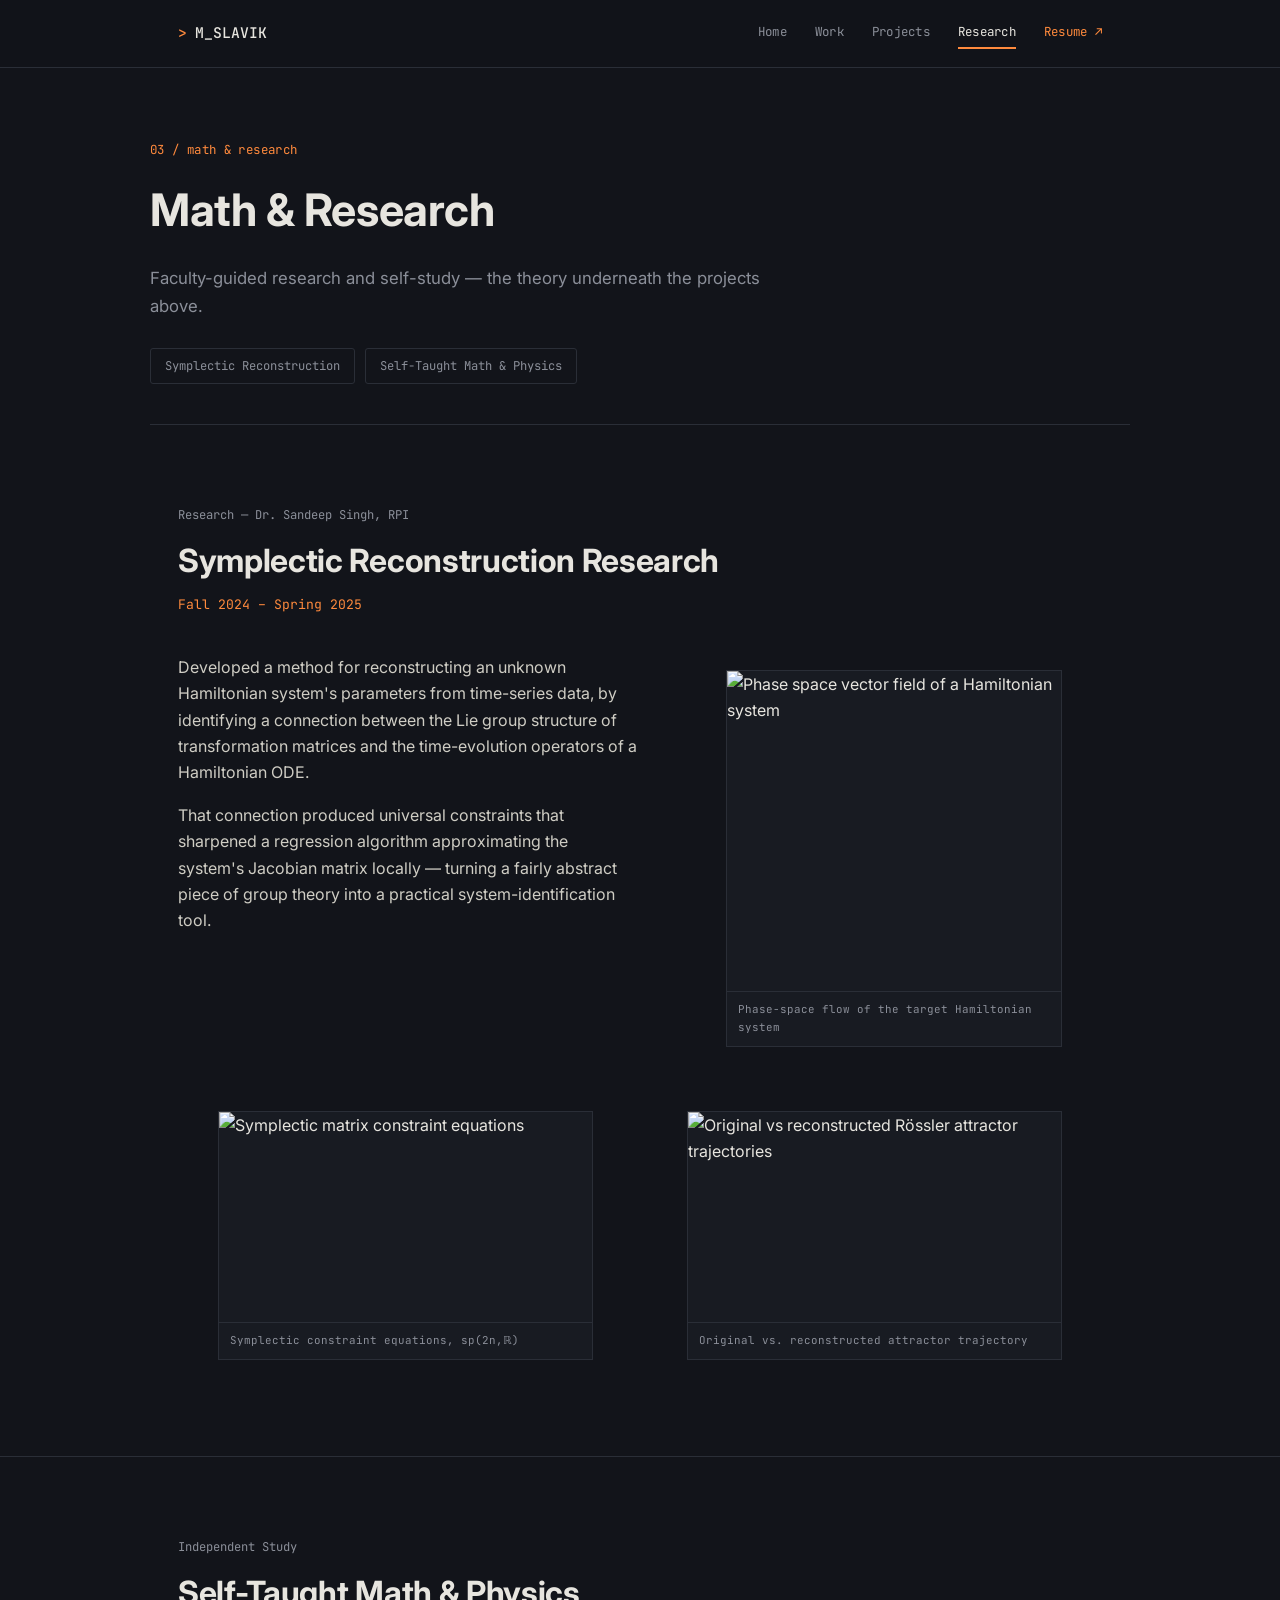
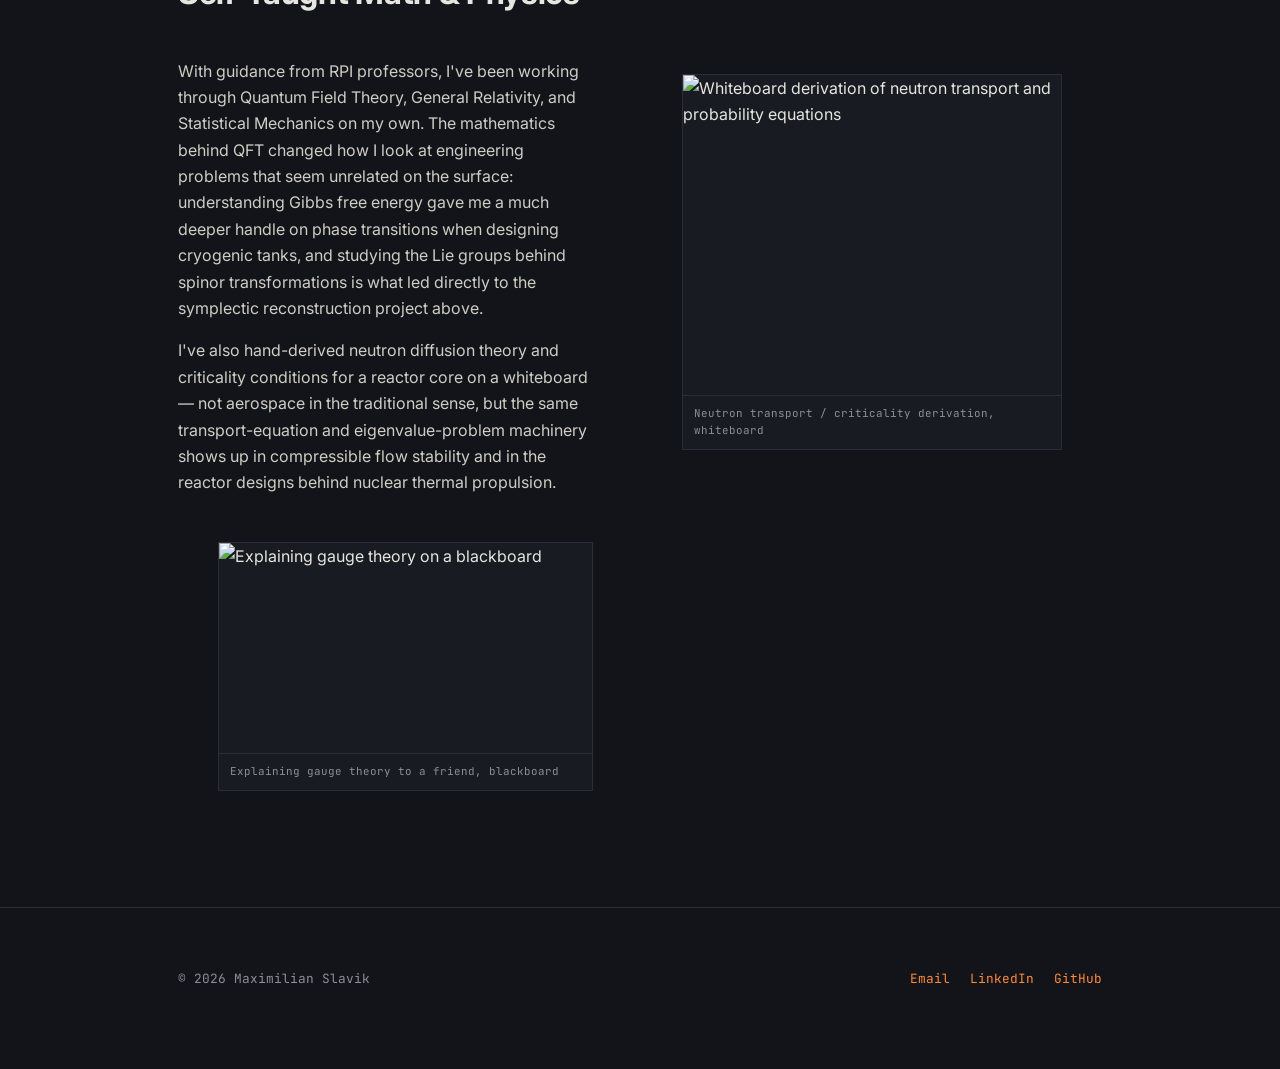
==== math-research.html @ 0a6f0283 "Initial Commit" ====
<!DOCTYPE html>
<html lang="en">
<head>
<meta charset="UTF-8">
<meta name="viewport" content="width=device-width, initial-scale=1.0">
<title>Math &amp; Research — Maximilian Slavik</title>
<link rel="stylesheet" href="styles.css">
</head>
<body>

<header class="site-nav">
  <div class="wrap">
    <div class="brand"><span class="dot">&gt;</span> M_SLAVIK</div>
    <nav class="links">
      <a href="index.html">Home</a>
      <a href="work-experience.html">Work</a>
      <a href="personal-projects.html">Projects</a>
      <a href="math-research.html" class="active">Research</a>
      <a href="resume.pdf" class="resume" target="_blank">Resume ↗</a>
    </nav>
  </div>
</header>

<div class="page-head wrap">
  <span class="kicker mono">03 / math &amp; research</span>
  <h1>Math &amp; Research</h1>
  <p class="lede">Faculty-guided research and self-study — the theory underneath the projects above.</p>
  <div class="jumplist">
    <a href="#symplectic">Symplectic Reconstruction</a>
    <a href="#selftaught">Self-Taught Math &amp; Physics</a>
  </div>
</div>

<section class="project" id="symplectic">
  <div class="wrap">
    <div class="project-head">
      <span class="tag">Research — Dr. Sandeep Singh, RPI</span>
      <h2>Symplectic Reconstruction Research</h2>
      <div class="role">Fall 2024 – Spring 2025</div>
    </div>

    <div class="split reverse">
      <div class="figure-col">
        <figure class="figure tall">
          <img src="images/symplectic-vectorfield.png" alt="Phase space vector field of a Hamiltonian system">
          <figcaption>Phase-space flow of the target Hamiltonian system</figcaption>
        </figure>
      </div>
      <div class="project-body">
        <p>Developed a method for reconstructing an unknown Hamiltonian system's parameters from time-series data, by identifying a connection between the Lie group structure of transformation matrices and the time-evolution operators of a Hamiltonian ODE.</p>
        <p>That connection produced universal constraints that sharpened a regression algorithm approximating the system's Jacobian matrix locally — turning a fairly abstract piece of group theory into a practical system-identification tool.</p>
      </div>
    </div>

    <div class="figure-grid cols-2">
      <figure class="figure">
        <img src="images/symplectic-equations.png" alt="Symplectic matrix constraint equations">
        <figcaption>Symplectic constraint equations, sp(2n,ℝ)</figcaption>
      </figure>
      <figure class="figure">
        <img src="images/symplectic-plots.png" alt="Original vs reconstructed Rössler attractor trajectories">
        <figcaption>Original vs. reconstructed attractor trajectory</figcaption>
      </figure>
    </div>
  </div>
</section>

<section class="project" id="selftaught">
  <div class="wrap">
    <div class="project-head">
      <span class="tag">Independent Study</span>
      <h2>Self-Taught Math &amp; Physics</h2>
    </div>

    <div class="split">
      <div class="project-body">
        <p>With guidance from RPI professors, I've been working through Quantum Field Theory, General Relativity, and Statistical Mechanics on my own. The mathematics behind QFT changed how I look at engineering problems that seem unrelated on the surface: understanding Gibbs free energy gave me a much deeper handle on phase transitions when designing cryogenic tanks, and studying the Lie groups behind spinor transformations is what led directly to the symplectic reconstruction project above.</p>
        <p>I've also hand-derived neutron diffusion theory and criticality conditions for a reactor core on a whiteboard — not aerospace in the traditional sense, but the same transport-equation and eigenvalue-problem machinery shows up in compressible flow stability and in the reactor designs behind nuclear thermal propulsion.</p>
      </div>
      <figure class="figure tall">
        <img src="images/selftaught-whiteboard.jpg" alt="Whiteboard derivation of neutron transport and probability equations">
        <figcaption>Neutron transport / criticality derivation, whiteboard</figcaption>
      </figure>
    </div>

    <div class="figure-grid cols-2" style="margin-top:14px;">
      <figure class="figure">
        <img src="images/selftaught-blackboard.jpg" alt="Explaining gauge theory on a blackboard">
        <figcaption>Explaining gauge theory to a friend, blackboard</figcaption>
      </figure>
    </div>
  </div>
</section>

<footer>
  <div class="wrap">
    <span class="mono">© 2026 Maximilian Slavik</span>
    <div class="contact-row">
      <a href="mailto:youremail@example.com">Email</a>
      <a href="#">LinkedIn</a>
      <a href="#">GitHub</a>
    </div>
  </div>
</footer>

</body>
</html>
---- styles.css ----
/* ===================================================================
   Maximilian Slavik — Engineering Portfolio
   Shared stylesheet — used by every page
   =================================================================== */

@import url('https://fonts.googleapis.com/css2?family=JetBrains+Mono:wght@400;500;600&family=Inter:wght@400;500;600;700&display=swap');

:root{
  --bg:       #12141a;
  --panel:    #181b22;
  --line:     #2a2e37;
  --text:     #e7e5df;
  --text-dim: #8b8f99;
  --accent:   #ff8a3d;
  --accent-dim: #8a5330;
}

*{ box-sizing:border-box; }
html{ scroll-behavior:smooth; }
body{
  margin:0;
  background:var(--bg);
  color:var(--text);
  font-family:'Inter', -apple-system, sans-serif;
  line-height:1.65;
  font-size:16px;
}
h1,h2,h3{ font-family:'Inter', sans-serif; font-weight:700; letter-spacing:-0.01em; }
p{ color:var(--text); }
a{ color:var(--accent); text-decoration:none; }
a:hover{ text-decoration:underline; }

.mono{ font-family:'JetBrains Mono', monospace; }

.wrap{ max-width:980px; margin:0 auto; padding:0 28px; }

/* ---------------- Nav ---------------- */
header.site-nav{
  position:sticky; top:0; z-index:50;
  background:rgba(18,20,26,0.92);
  backdrop-filter:blur(8px);
  border-bottom:1px solid var(--line);
}
header.site-nav .wrap{
  display:flex; align-items:center; justify-content:space-between;
  padding:18px 28px;
}
.brand{
  font-family:'JetBrains Mono', monospace;
  font-size:0.92rem; font-weight:500; color:var(--text);
  display:flex; align-items:center; gap:8px;
}
.brand .dot{ color:var(--accent); }
nav.links{ display:flex; gap:28px; }
nav.links a{
  font-family:'JetBrains Mono', monospace;
  font-size:0.78rem; letter-spacing:0.02em;
  color:var(--text-dim);
  padding:4px 0; border-bottom:2px solid transparent;
}
nav.links a:hover{ color:var(--text); text-decoration:none; }
nav.links a.active{ color:var(--text); border-bottom-color:var(--accent); }
nav.links a.resume{ color:var(--accent); }

@media (max-width:700px){
  header.site-nav .wrap{ flex-direction:column; gap:14px; align-items:flex-start; }
  nav.links{ gap:16px; flex-wrap:wrap; }
}

/* ---------------- Generic page header ---------------- */
.page-head{ padding:72px 0 40px; border-bottom:1px solid var(--line); }
.page-head .kicker{
  display:block; font-size:0.78rem; color:var(--accent);
  margin-bottom:14px; letter-spacing:0.03em;
}
.page-head h1{ font-size:clamp(2rem,4.4vw,2.8rem); margin:0 0 14px; }
.page-head p.lede{ color:var(--text-dim); max-width:60ch; font-size:1.05rem; }

/* Jump-to chips under a category page header */
.jumplist{ display:flex; gap:10px; flex-wrap:wrap; margin-top:28px; }
.jumplist a{
  font-family:'JetBrains Mono', monospace; font-size:0.76rem;
  color:var(--text-dim);
  border:1px solid var(--line); padding:7px 14px;
  border-radius:3px;
}
.jumplist a:hover{ color:var(--accent); border-color:var(--accent-dim); text-decoration:none; }

/* ---------------- Project sections ---------------- */
section.project{ padding:80px 0; border-bottom:1px solid var(--line); }
section.project:last-of-type{ border-bottom:none; }

.project-head{ margin-bottom:38px; }
.project-head .tag{
  font-family:'JetBrains Mono', monospace; font-size:0.76rem;
  color:var(--text-dim); display:block; margin-bottom:10px;
}
.project-head h2{ font-size:clamp(1.5rem,3vw,2rem); margin:0 0 6px; }
.project-head .role{ font-family:'JetBrains Mono', monospace; font-size:0.82rem; color:var(--accent); }

.split{ display:grid; grid-template-columns:0.95fr 1.05fr; gap:48px; align-items:start; }
.split.reverse{ grid-template-columns:1.05fr 0.95fr; }
.split.reverse .figure-col{ order:2; }

.project-body p{ margin:0 0 16px; color:#cfcdc4; }
.stat-line{
  font-family:'JetBrains Mono', monospace; font-size:0.82rem;
  color:var(--accent);
  border-left:2px solid var(--accent);
  padding-left:12px; margin:22px 0 0;
}

.figure-grid{ display:grid; gap:14px; margin-top:32px; }
.cols-2{ grid-template-columns:1fr 1fr; }
.cols-3{ grid-template-columns:1fr 1fr 1fr; }
.figure{ border:1px solid var(--line); background:var(--panel); }
.figure img{ display:block; width:100%; height:210px; object-fit:cover; }
.figure.tall img{ height:320px; }
.figure figcaption{
  font-family:'JetBrains Mono', monospace; font-size:0.68rem;
  color:var(--text-dim); padding:9px 11px; border-top:1px solid var(--line);
}

@media (max-width:760px){
  .split, .split.reverse{ grid-template-columns:1fr; }
  .split.reverse .figure-col{ order:0; }
  .cols-2, .cols-3{ grid-template-columns:1fr; }
  section.project{ padding:56px 0; }
}

/* ---------------- Home page ---------------- */
.hero{ padding:64px 0 56px; border-bottom:1px solid var(--line); }
.hero-grid{ display:grid; grid-template-columns:1.1fr 0.9fr; gap:52px; align-items:center; }
.hero .kicker{ font-family:'JetBrains Mono', monospace; font-size:0.8rem; color:var(--accent); display:block; margin-bottom:16px; }
.hero h1{ font-size:clamp(2.2rem,4.6vw,3.2rem); margin:0 0 18px; }
.hero p.lede{ color:var(--text-dim); font-size:1.08rem; max-width:48ch; margin-bottom:26px; }
.btn-row{ display:flex; gap:14px; flex-wrap:wrap; }
.btn{
  font-family:'JetBrains Mono', monospace; font-size:0.85rem;
  padding:11px 20px; border-radius:3px; border:1px solid var(--line);
  color:var(--text);
}
.btn:hover{ border-color:var(--accent); text-decoration:none; }
.btn.primary{ background:var(--accent); color:#12141a; border-color:var(--accent); font-weight:600; }
.btn.primary:hover{ opacity:0.9; }

.photo-strip{ display:grid; grid-template-columns:1fr 1fr; gap:12px; }
.photo-strip .figure img{ height:150px; }
.photo-strip .figure:first-child{ grid-column:span 2; }
.photo-strip .figure:first-child img{ height:260px; }

/* Category index cards on home page */
.cat-grid{ display:grid; grid-template-columns:repeat(3,1fr); gap:20px; padding:64px 0; }
.cat-card{
  border:1px solid var(--line); background:var(--panel);
  padding:28px 24px; border-radius:4px;
}
.cat-card .num{ font-family:'JetBrains Mono', monospace; color:var(--accent-dim); font-size:0.82rem; }
.cat-card h3{ margin:10px 0 10px; font-size:1.2rem; }
.cat-card p{ color:var(--text-dim); font-size:0.92rem; margin:0 0 18px; }
.cat-card a.enter{ font-family:'JetBrains Mono', monospace; font-size:0.8rem; }

@media (max-width:760px){
  .hero-grid{ grid-template-columns:1fr; }
  .cat-grid{ grid-template-columns:1fr; }
}

/* ---------------- Footer ---------------- */
footer{ padding:60px 0 80px; border-top:1px solid var(--line); margin-top:20px; }
footer .wrap{ display:flex; justify-content:space-between; align-items:center; flex-wrap:wrap; gap:16px; }
footer .mono{ font-size:0.8rem; color:var(--text-dim); }
footer .contact-row{ display:flex; gap:20px; }
footer .contact-row a{ font-family:'JetBrains Mono', monospace; font-size:0.8rem; }
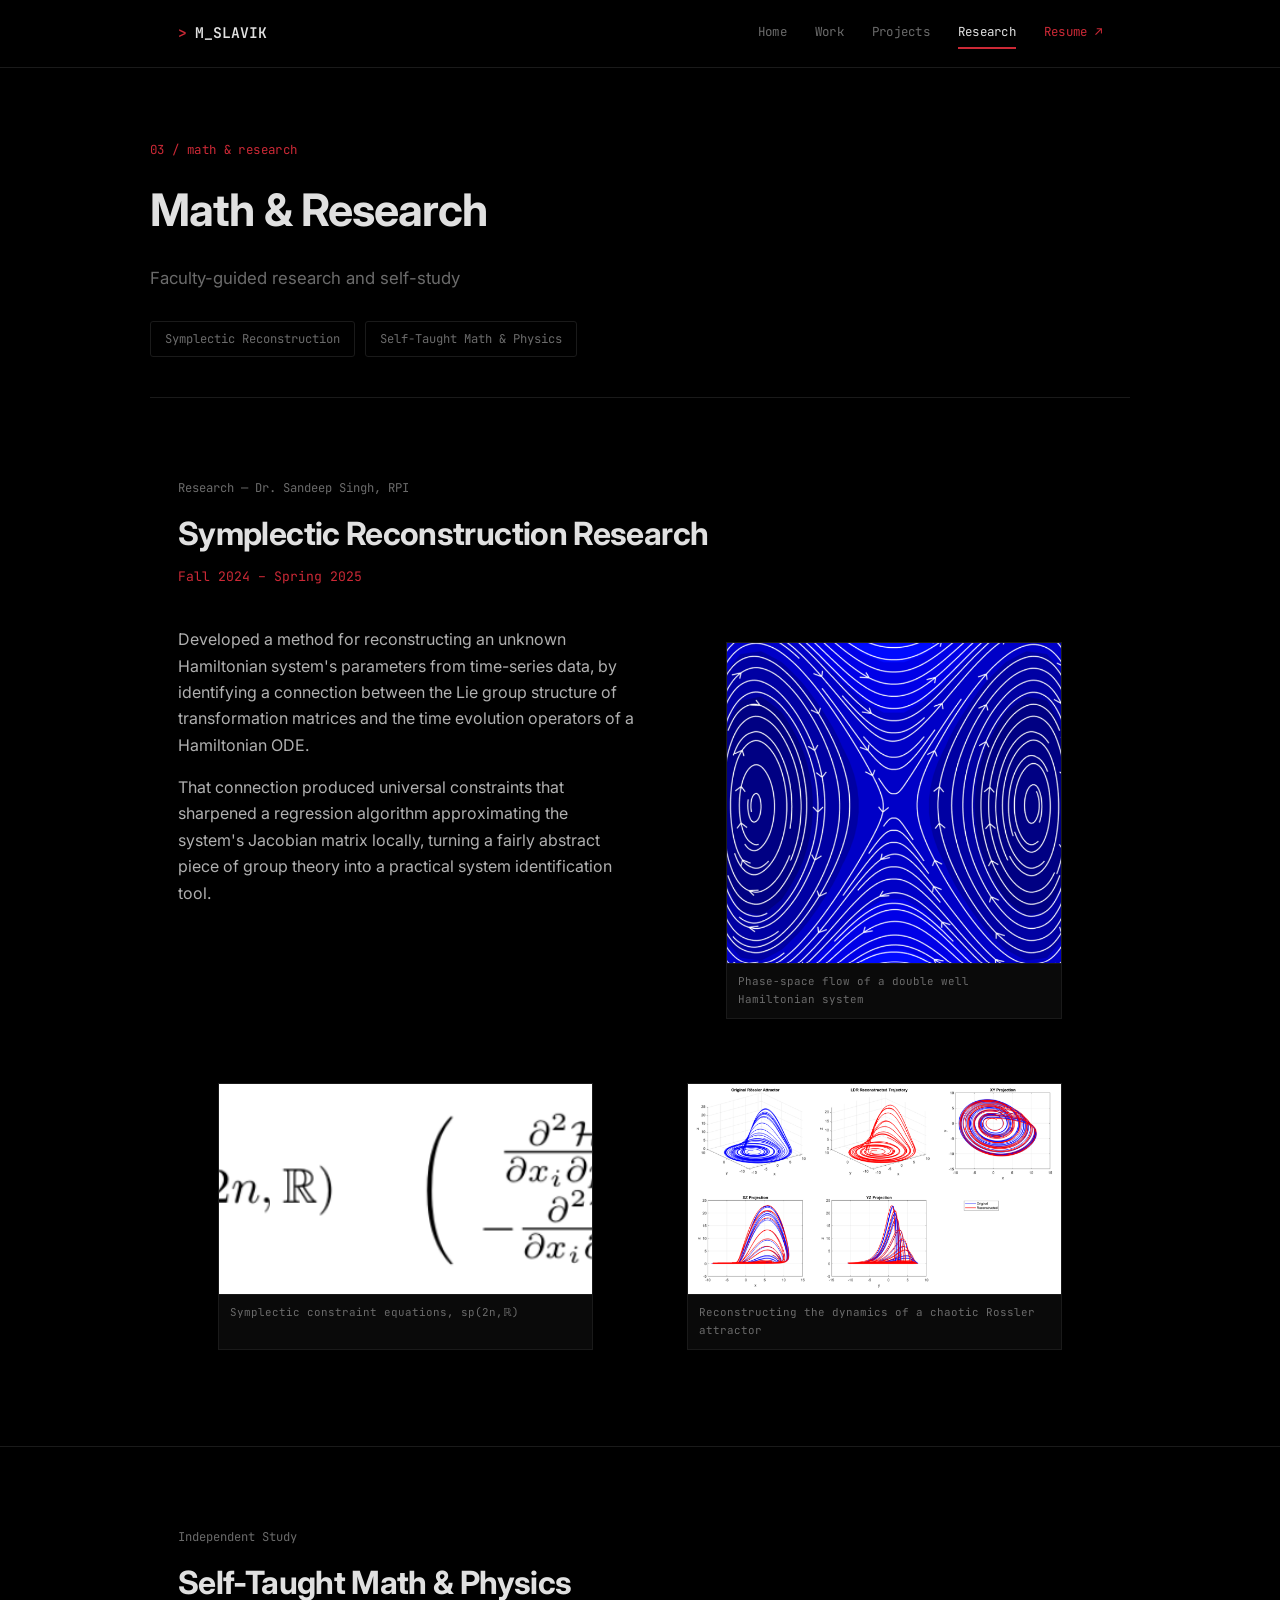
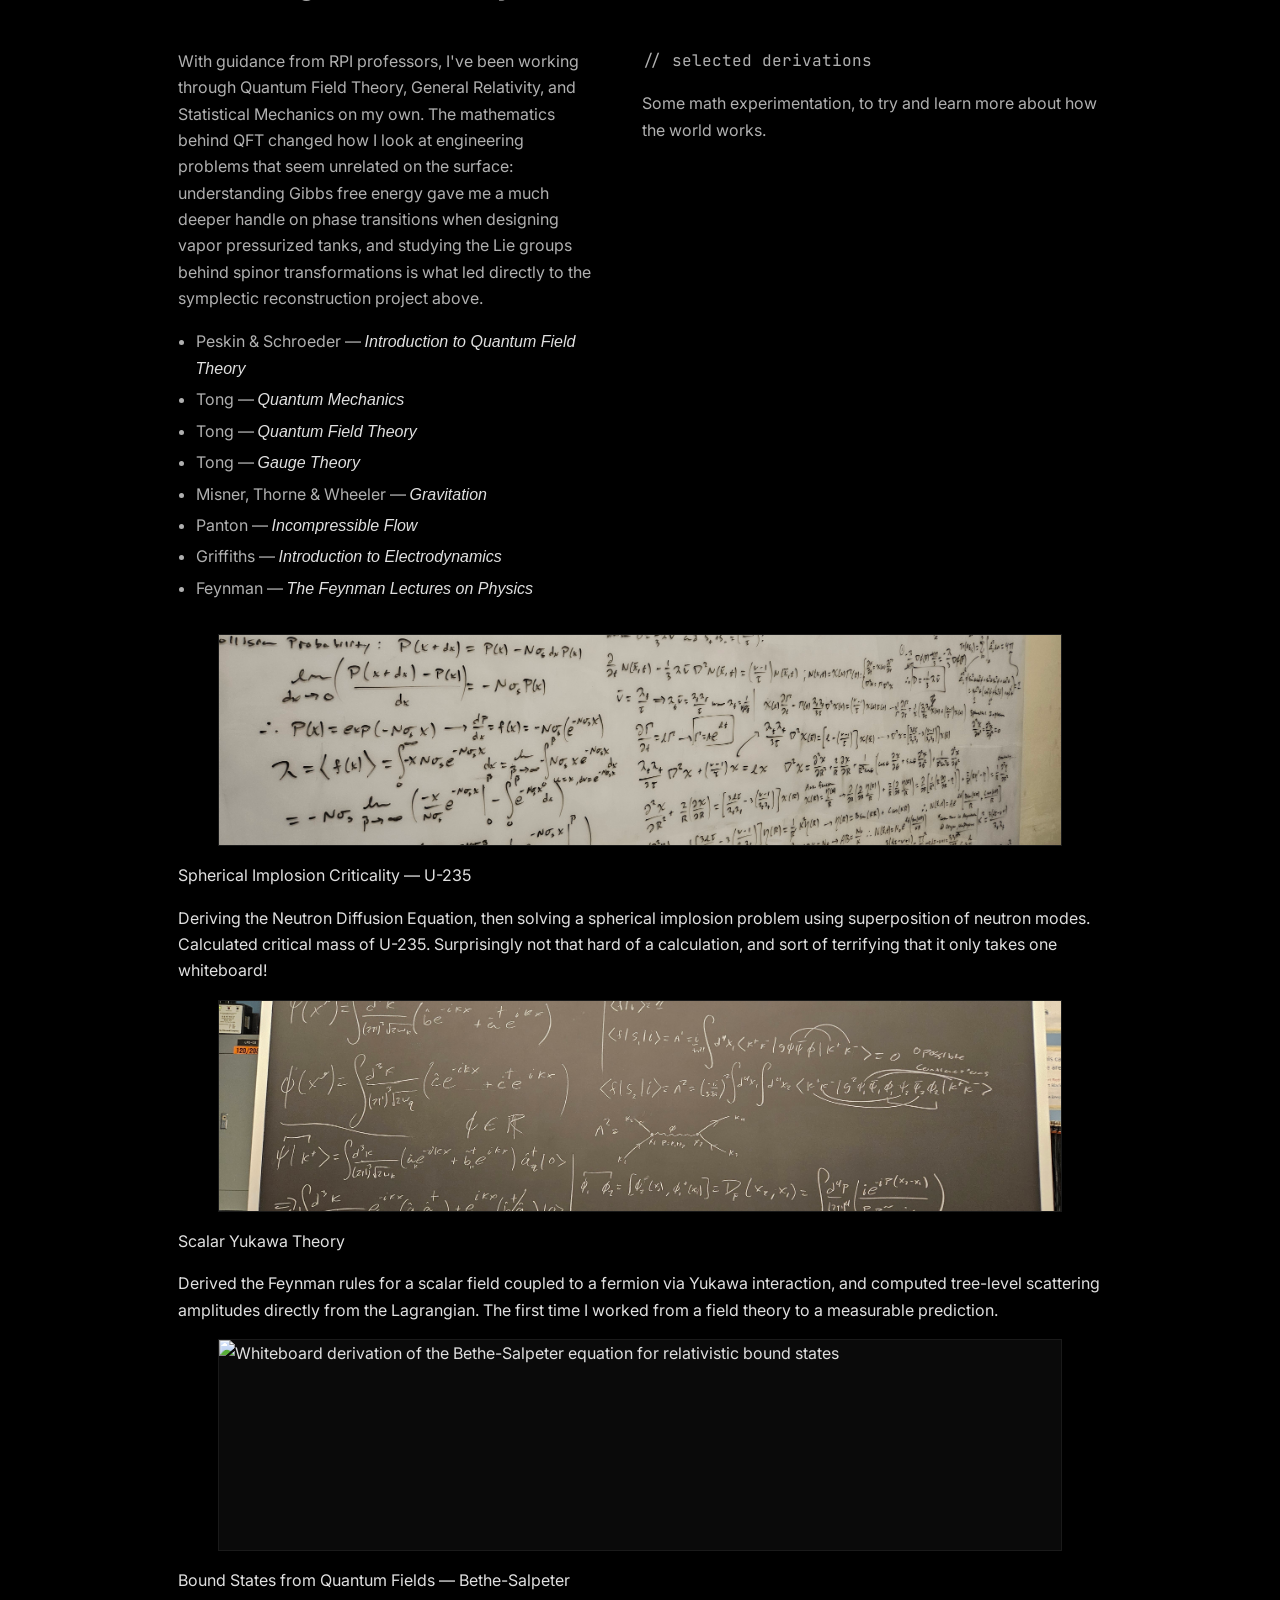
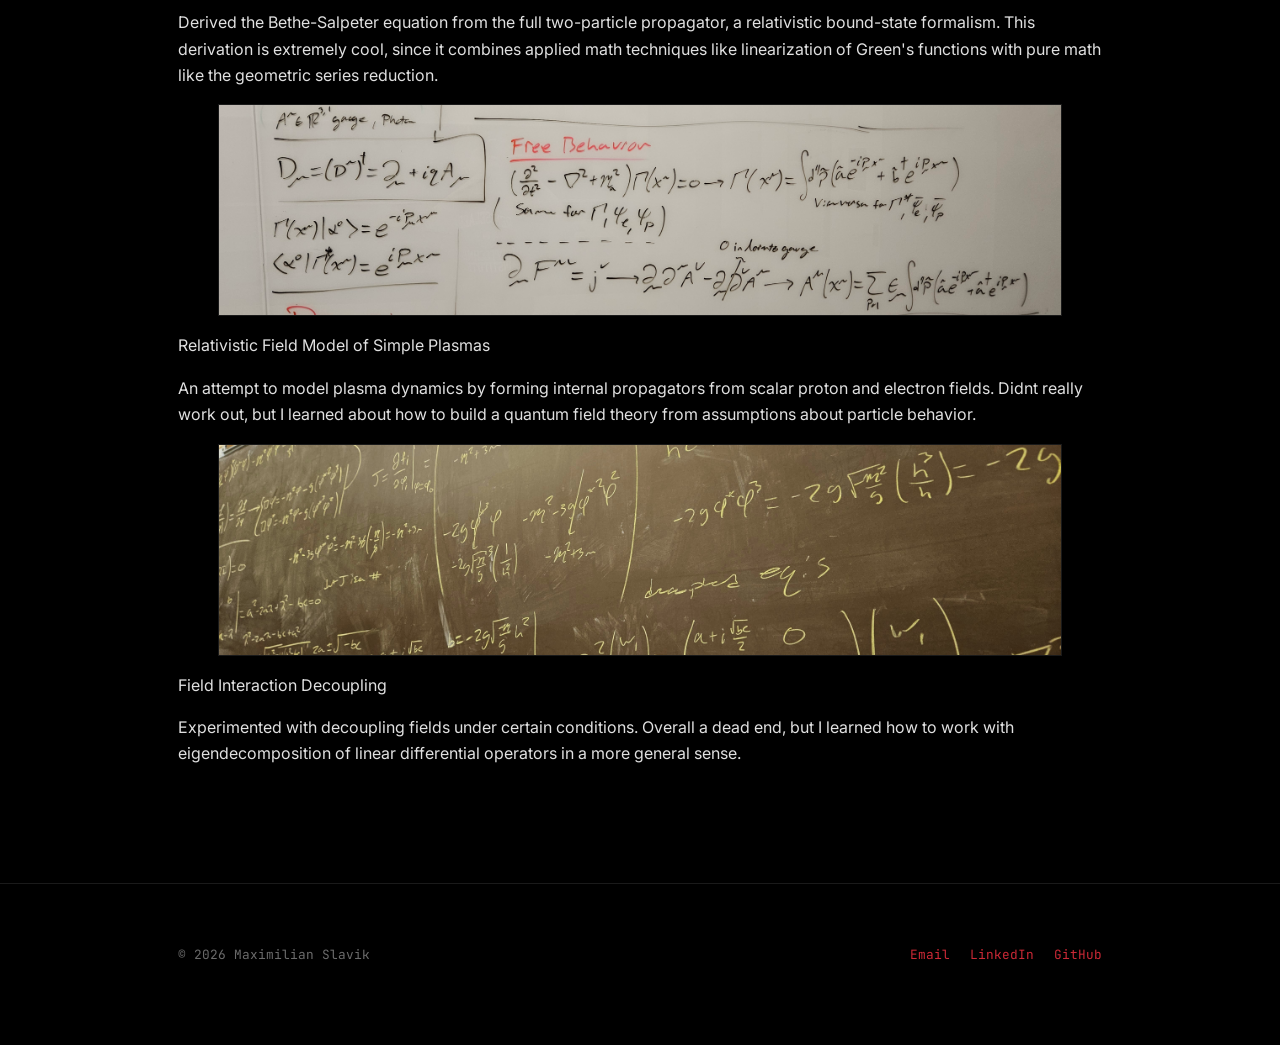
==== commit 218da9f4: "research page" ====
--- a/math-research.html
+++ b/math-research.html
@@ -24,7 +24,7 @@
 <div class="page-head wrap">
   <span class="kicker mono">03 / math &amp; research</span>
   <h1>Math &amp; Research</h1>
-  <p class="lede">Faculty-guided research and self-study — the theory underneath the projects above.</p>
+  <p class="lede">Faculty-guided research and self-study</p>
   <div class="jumplist">
     <a href="#symplectic">Symplectic Reconstruction</a>
     <a href="#selftaught">Self-Taught Math &amp; Physics</a>
@@ -42,24 +42,24 @@
     <div class="split reverse">
       <div class="figure-col">
         <figure class="figure tall">
-          <img src="images/symplectic-vectorfield.png" alt="Phase space vector field of a Hamiltonian system">
-          <figcaption>Phase-space flow of the target Hamiltonian system</figcaption>
+          <img src="images/doublewellphase.png" alt="Phase space vector field of a double well Hamiltonian system">
+          <figcaption>Phase-space flow of a double well Hamiltonian system</figcaption>
         </figure>
       </div>
       <div class="project-body">
-        <p>Developed a method for reconstructing an unknown Hamiltonian system's parameters from time-series data, by identifying a connection between the Lie group structure of transformation matrices and the time-evolution operators of a Hamiltonian ODE.</p>
-        <p>That connection produced universal constraints that sharpened a regression algorithm approximating the system's Jacobian matrix locally — turning a fairly abstract piece of group theory into a practical system-identification tool.</p>
+        <p>Developed a method for reconstructing an unknown Hamiltonian system's parameters from time-series data, by identifying a connection between the Lie group structure of transformation matrices and the time evolution operators of a Hamiltonian ODE.</p>
+        <p>That connection produced universal constraints that sharpened a regression algorithm approximating the system's Jacobian matrix locally, turning a fairly abstract piece of group theory into a practical system identification tool.</p>
       </div>
     </div>
 
     <div class="figure-grid cols-2">
       <figure class="figure">
-        <img src="images/symplectic-equations.png" alt="Symplectic matrix constraint equations">
+        <img src="images/jacobian-symplectic.png" alt="Symplectic matrix constraint equations">
         <figcaption>Symplectic constraint equations, sp(2n,ℝ)</figcaption>
       </figure>
       <figure class="figure">
-        <img src="images/symplectic-plots.png" alt="Original vs reconstructed Rössler attractor trajectories">
-        <figcaption>Original vs. reconstructed attractor trajectory</figcaption>
+        <img src="images/rossler-reconstructed.png" alt="Original vs reconstructed Rössler attractor trajectories">
+        <figcaption>Reconstructing the dynamics of a chaotic Rossler attractor</figcaption>
       </figure>
     </div>
   </div>
@@ -74,20 +74,66 @@
 
     <div class="split">
       <div class="project-body">
-        <p>With guidance from RPI professors, I've been working through Quantum Field Theory, General Relativity, and Statistical Mechanics on my own. The mathematics behind QFT changed how I look at engineering problems that seem unrelated on the surface: understanding Gibbs free energy gave me a much deeper handle on phase transitions when designing cryogenic tanks, and studying the Lie groups behind spinor transformations is what led directly to the symplectic reconstruction project above.</p>
-        <p>I've also hand-derived neutron diffusion theory and criticality conditions for a reactor core on a whiteboard — not aerospace in the traditional sense, but the same transport-equation and eigenvalue-problem machinery shows up in compressible flow stability and in the reactor designs behind nuclear thermal propulsion.</p>
+        <p>With guidance from RPI professors, I've been working through Quantum Field Theory, General Relativity, and Statistical Mechanics on my own. The mathematics behind QFT changed how I look at engineering problems that seem unrelated on the surface: understanding Gibbs free energy gave me a much deeper handle on phase transitions when designing vapor pressurized tanks, and studying the Lie groups behind spinor transformations is what led directly to the symplectic reconstruction project above.</p>
+        <ul class="book-list">
+          <li>Peskin &amp; Schroeder — <em>Introduction to Quantum Field Theory</em></li>
+          <li>Tong — <em>Quantum Mechanics</em></li>
+          <li>Tong — <em>Quantum Field Theory</em></li>
+          <li>Tong — <em>Gauge Theory</em></li>
+          <li>Misner, Thorne &amp; Wheeler — <em>Gravitation</em></li>
+          <li>Panton — <em>Incompressible Flow</em></li>
+          <li>Griffiths — <em>Introduction to Electrodynamics</em></li>
+          <li>Feynman — <em>The Feynman Lectures on Physics</em></li>
+        </ul>
       </div>
-      <figure class="figure tall">
-        <img src="images/selftaught-whiteboard.jpg" alt="Whiteboard derivation of neutron transport and probability equations">
-        <figcaption>Neutron transport / criticality derivation, whiteboard</figcaption>
-      </figure>
+      <div class="project-body">
+        <p class="wb-section-label mono">// selected derivations</p>
+        <p>Some math experimentation, to try and learn more about how the world works.</p>
+      </div>
     </div>
 
-    <div class="figure-grid cols-2" style="margin-top:14px;">
-      <figure class="figure">
-        <img src="images/selftaught-blackboard.jpg" alt="Explaining gauge theory on a blackboard">
-        <figcaption>Explaining gauge theory to a friend, blackboard</figcaption>
-      </figure>
+    <div class="wb-grid">
+
+      <div class="wb-entry">
+        <figure class="figure wb-fig">
+          <img src="images/spherical-implosion.png" alt="Whiteboard derivation of spherical implosion criticality for U-235">
+        </figure>
+        <p class="wb-title">Spherical Implosion Criticality — U-235</p>
+        <p class="wb-desc">Deriving the Neutron Diffusion Equation, then solving a spherical implosion problem using superposition of neutron modes. Calculated critical mass of U-235. Surprisingly not that hard of a calculation, and sort of terrifying that it only takes one whiteboard!</p>
+      </div>
+
+      <div class="wb-entry">
+        <figure class="figure wb-fig">
+          <img src="images/scalar-yukawa-early.png" alt="Whiteboard derivation of Feynman rules for scalar Yukawa theory">
+        </figure>
+        <p class="wb-title">Scalar Yukawa Theory</p>
+        <p class="wb-desc">Derived the Feynman rules for a scalar field coupled to a fermion via Yukawa interaction, and computed tree-level scattering amplitudes directly from the Lagrangian. The first time I worked from a field theory to a measurable prediction.</p>
+      </div>
+
+      <div class="wb-entry">
+        <figure class="figure wb-fig">
+          <img src="images/bethe-salpeter.png" alt="Whiteboard derivation of the Bethe-Salpeter equation for relativistic bound states">
+        </figure>
+        <p class="wb-title">Bound States from Quantum Fields — Bethe-Salpeter</p>
+        <p class="wb-desc">Derived the Bethe-Salpeter equation from the full two-particle propagator, a relativistic bound-state formalism. This derivation is extremely cool, since it combines applied math techniques like linearization of Green's functions with pure math like the geometric series reduction.</p>
+      </div>
+
+      <div class="wb-entry">
+        <figure class="figure wb-fig">
+          <img src="images/plasma-scalar.png" alt="Whiteboard attempt to model plasma dynamics with relativistic field theory">
+        </figure>
+        <p class="wb-title">Relativistic Field Model of Simple Plasmas</p>
+        <p class="wb-desc">An attempt to model plasma dynamics by forming internal propagators from scalar proton and electron fields. Didnt really work out, but I learned about how to build a quantum field theory from assumptions about particle behavior.</p>
+      </div>
+
+      <div class="wb-entry wb-full">
+        <figure class="figure wb-fig">
+          <img src="images/fields-decoupling-yellow.png" alt="Whiteboard derivation of field interaction decoupling conditions">
+        </figure>
+        <p class="wb-title">Field Interaction Decoupling</p>
+        <p class="wb-desc">Experimented with decoupling fields under certain conditions. Overall a dead end, but I learned how to work with eigendecomposition of linear differential operators in a more general sense.</p>
+      </div>
+
     </div>
   </div>
 </section>
@@ -104,4 +150,4 @@
 </footer>
 
 </body>
-</html>
+</html>
--- a/styles.css
+++ b/styles.css
@@ -1,18 +1,15 @@
-/* ===================================================================
-   Maximilian Slavik — Engineering Portfolio
-   Shared stylesheet — used by every page
-   =================================================================== */
+
 
 @import url('https://fonts.googleapis.com/css2?family=JetBrains+Mono:wght@400;500;600&family=Inter:wght@400;500;600;700&display=swap');
 
 :root{
-  --bg:       #12141a;
-  --panel:    #181b22;
-  --line:     #2a2e37;
-  --text:     #e7e5df;
-  --text-dim: #8b8f99;
-  --accent:   #ff8a3d;
-  --accent-dim: #8a5330;
+  --bg:         #000;
+  --panel:      #0a0a0a;
+  --line:       #1a1a1a;
+  --text:       #e0e0e0;
+  --text-dim:   #6b6b6b;
+  --accent:     #cc2936;
+  --accent-dim: #5c1419;
 }
 
 *{ box-sizing:border-box; }
@@ -25,7 +22,7 @@
   line-height:1.65;
   font-size:16px;
 }
-h1,h2,h3{ font-family:'Inter', sans-serif; font-weight:700; letter-spacing:-0.01em; }
+h1,h2,h3{ font-family:'Inter', sans-serif; font-weight:700; letter-spacing:-0.02em; }
 p{ color:var(--text); }
 a{ color:var(--accent); text-decoration:none; }
 a:hover{ text-decoration:underline; }
@@ -37,8 +34,8 @@
 /* ---------------- Nav ---------------- */
 header.site-nav{
   position:sticky; top:0; z-index:50;
-  background:rgba(18,20,26,0.92);
-  backdrop-filter:blur(8px);
+  background:rgba(0,0,0,0.92);
+  backdrop-filter:blur(10px);
   border-bottom:1px solid var(--line);
 }
 header.site-nav .wrap{
@@ -47,7 +44,7 @@
 }
 .brand{
   font-family:'JetBrains Mono', monospace;
-  font-size:0.92rem; font-weight:500; color:var(--text);
+  font-size:0.92rem; font-weight:600; color:var(--text);
   display:flex; align-items:center; gap:8px;
 }
 .brand .dot{ color:var(--accent); }
@@ -57,6 +54,7 @@
   font-size:0.78rem; letter-spacing:0.02em;
   color:var(--text-dim);
   padding:4px 0; border-bottom:2px solid transparent;
+  transition:color 0.2s;
 }
 nav.links a:hover{ color:var(--text); text-decoration:none; }
 nav.links a.active{ color:var(--text); border-bottom-color:var(--accent); }
@@ -83,6 +81,7 @@
   color:var(--text-dim);
   border:1px solid var(--line); padding:7px 14px;
   border-radius:3px;
+  transition:color 0.2s, border-color 0.2s;
 }
 .jumplist a:hover{ color:var(--accent); border-color:var(--accent-dim); text-decoration:none; }
 
@@ -101,8 +100,9 @@
 .split{ display:grid; grid-template-columns:0.95fr 1.05fr; gap:48px; align-items:start; }
 .split.reverse{ grid-template-columns:1.05fr 0.95fr; }
 .split.reverse .figure-col{ order:2; }
+.split.wide-figure{ grid-template-columns:0.75fr 1.25fr; }
 
-.project-body p{ margin:0 0 16px; color:#cfcdc4; }
+.project-body p{ margin:0 0 16px; color:#b0b0b0; }
 .stat-line{
   font-family:'JetBrains Mono', monospace; font-size:0.82rem;
   color:var(--accent);
@@ -116,13 +116,17 @@
 .figure{ border:1px solid var(--line); background:var(--panel); }
 .figure img{ display:block; width:100%; height:210px; object-fit:cover; }
 .figure.tall img{ height:320px; }
+.figure.tall.xl img{ height:460px; }
+
+/* Diagrams/plots — show full image, no cropping */
+.figure.contain img{ object-fit:contain; background:#111; }
 .figure figcaption{
   font-family:'JetBrains Mono', monospace; font-size:0.68rem;
   color:var(--text-dim); padding:9px 11px; border-top:1px solid var(--line);
 }
 
 @media (max-width:760px){
-  .split, .split.reverse{ grid-template-columns:1fr; }
+  .split, .split.reverse, .split.wide-figure{ grid-template-columns:1fr; }
   .split.reverse .figure-col{ order:0; }
   .cols-2, .cols-3{ grid-template-columns:1fr; }
   section.project{ padding:56px 0; }
@@ -139,10 +143,11 @@
   font-family:'JetBrains Mono', monospace; font-size:0.85rem;
   padding:11px 20px; border-radius:3px; border:1px solid var(--line);
   color:var(--text);
+  transition:border-color 0.2s;
 }
 .btn:hover{ border-color:var(--accent); text-decoration:none; }
-.btn.primary{ background:var(--accent); color:#12141a; border-color:var(--accent); font-weight:600; }
-.btn.primary:hover{ opacity:0.9; }
+.btn.primary{ background:var(--accent); color:#fff; border-color:var(--accent); font-weight:600; }
+.btn.primary:hover{ opacity:0.88; }
 
 .photo-strip{ display:grid; grid-template-columns:1fr 1fr; gap:12px; }
 .photo-strip .figure img{ height:150px; }
@@ -154,7 +159,9 @@
 .cat-card{
   border:1px solid var(--line); background:var(--panel);
   padding:28px 24px; border-radius:4px;
+  transition:border-color 0.25s;
 }
+.cat-card:hover{ border-color:var(--accent-dim); }
 .cat-card .num{ font-family:'JetBrains Mono', monospace; color:var(--accent-dim); font-size:0.82rem; }
 .cat-card h3{ margin:10px 0 10px; font-size:1.2rem; }
 .cat-card p{ color:var(--text-dim); font-size:0.92rem; margin:0 0 18px; }
@@ -171,3 +178,11 @@
 footer .mono{ font-size:0.8rem; color:var(--text-dim); }
 footer .contact-row{ display:flex; gap:20px; }
 footer .contact-row a{ font-family:'JetBrains Mono', monospace; font-size:0.8rem; }
+
+
+.book-list{
+  margin:0 0 16px; padding-left:1.1em;
+  color:#b0b0b0; line-height:1.65;
+}
+.book-list li{ margin-bottom:4px; }
+.book-list em{ color:var(--text); font-style:italic; }
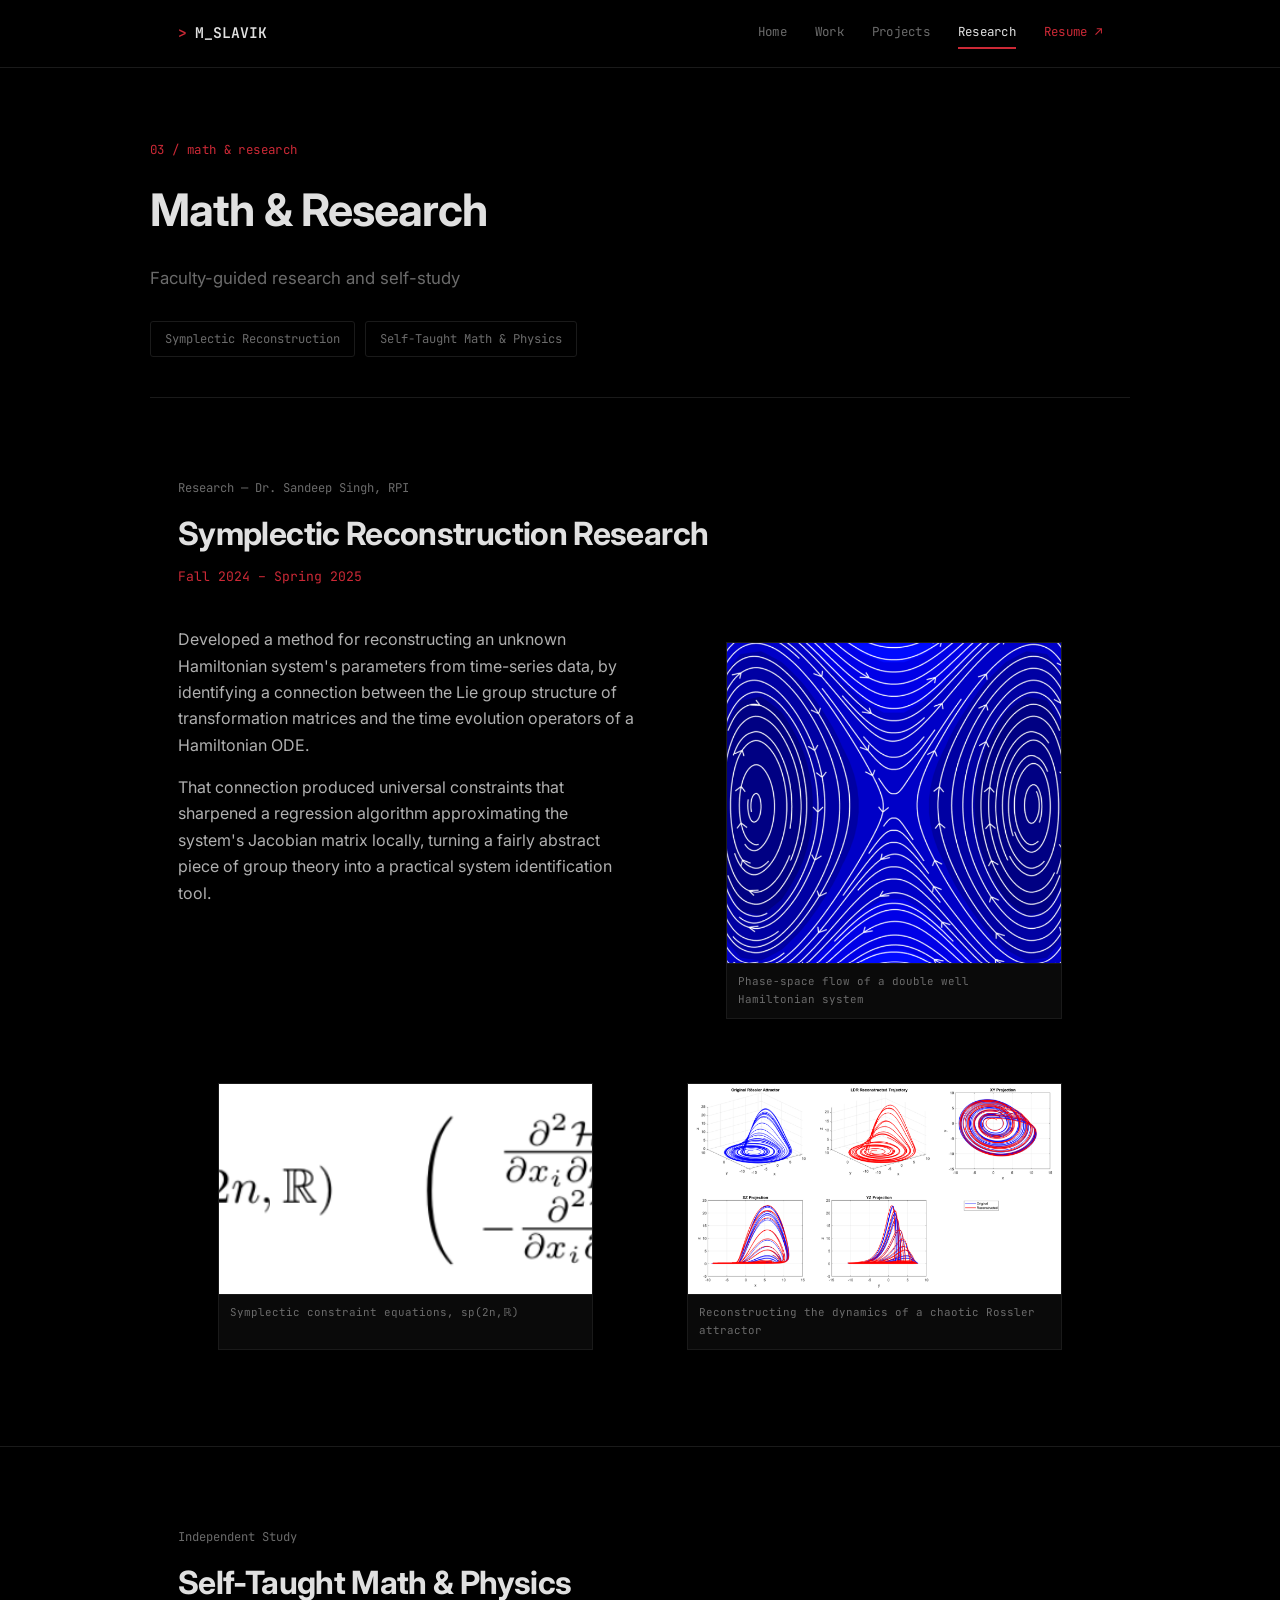
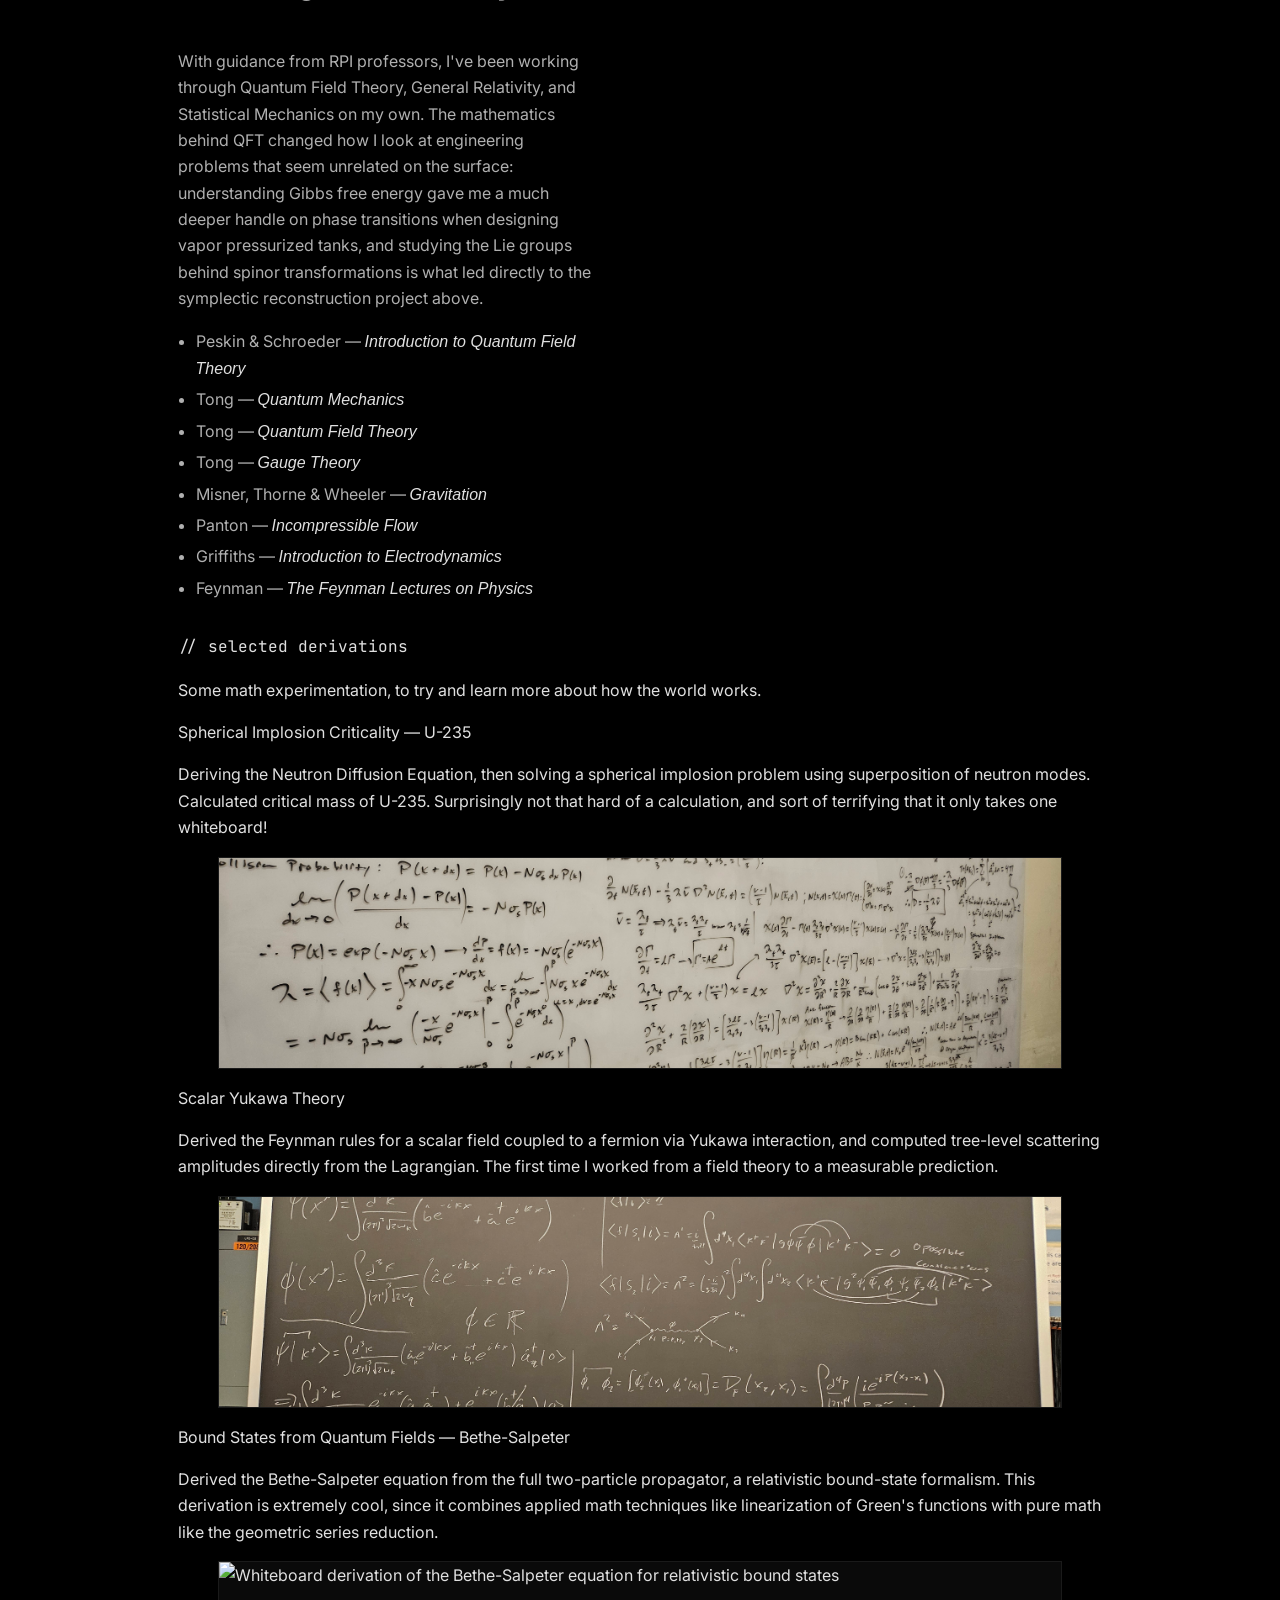
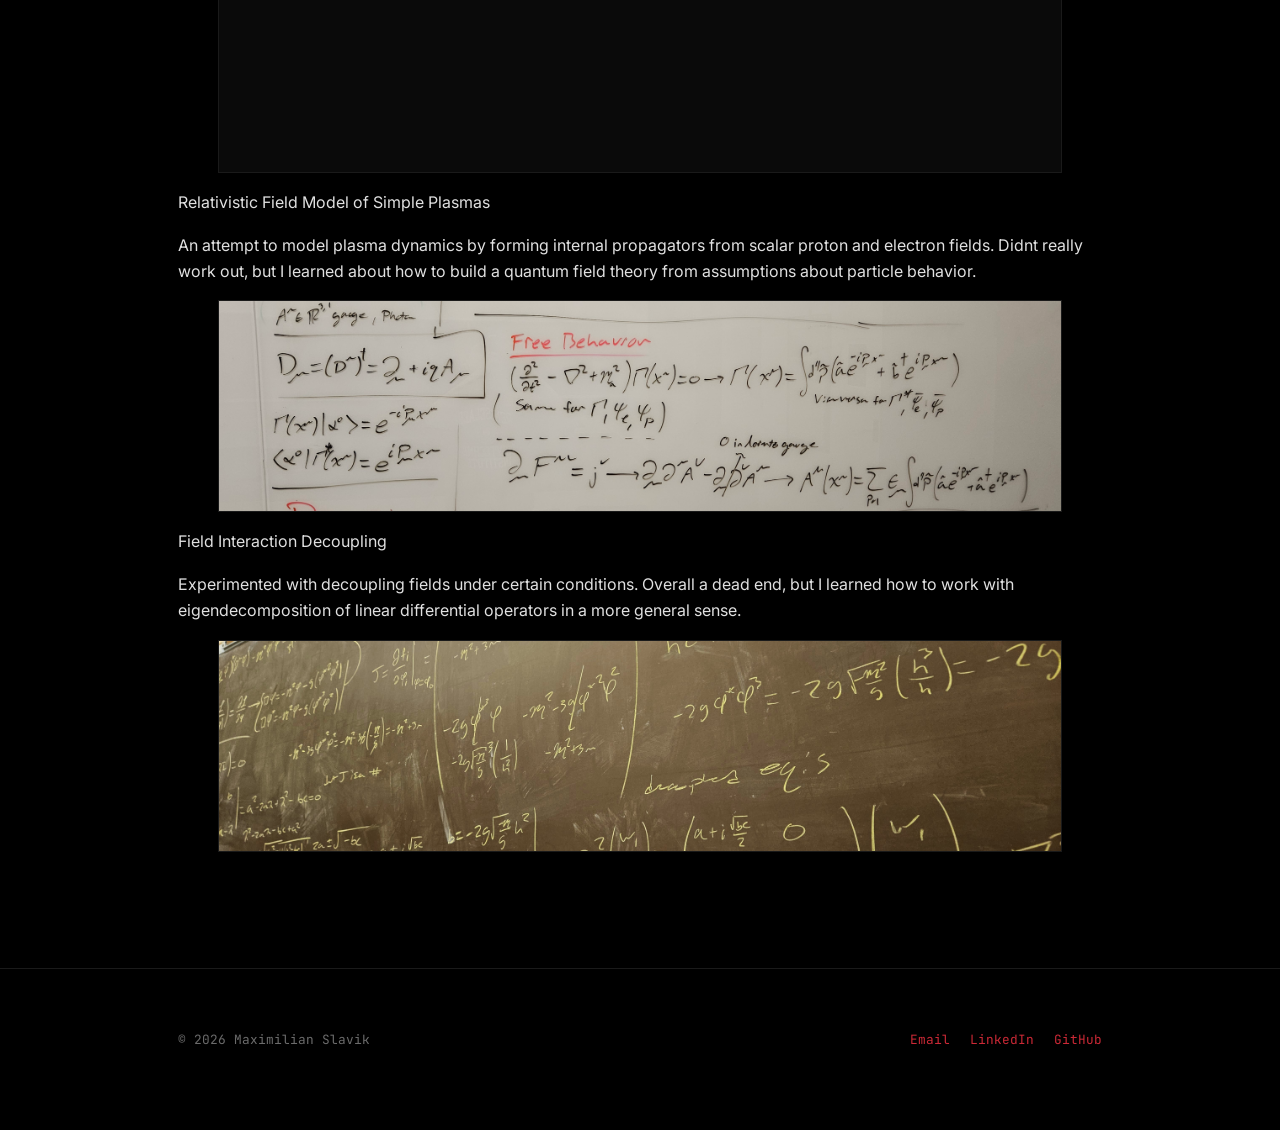
==== commit d724bcff: "bug fixes for research page" ====
--- a/math-research.html
+++ b/math-research.html
@@ -86,52 +86,53 @@
           <li>Feynman — <em>The Feynman Lectures on Physics</em></li>
         </ul>
       </div>
-      <div class="project-body">
-        <p class="wb-section-label mono">// selected derivations</p>
-        <p>Some math experimentation, to try and learn more about how the world works.</p>
-      </div>
+    </div>
+
+    <div class="wb-header">
+      <p class="wb-section-label mono">// selected derivations</p>
+      <p class="wb-section-desc">Some math experimentation, to try and learn more about how the world works.</p>
     </div>
 
     <div class="wb-grid">
 
       <div class="wb-entry">
+        <p class="wb-title">Spherical Implosion Criticality — U-235</p>
+        <p class="wb-desc">Deriving the Neutron Diffusion Equation, then solving a spherical implosion problem using superposition of neutron modes. Calculated critical mass of U-235. Surprisingly not that hard of a calculation, and sort of terrifying that it only takes one whiteboard!</p>
         <figure class="figure wb-fig">
           <img src="images/spherical-implosion.png" alt="Whiteboard derivation of spherical implosion criticality for U-235">
         </figure>
-        <p class="wb-title">Spherical Implosion Criticality — U-235</p>
-        <p class="wb-desc">Deriving the Neutron Diffusion Equation, then solving a spherical implosion problem using superposition of neutron modes. Calculated critical mass of U-235. Surprisingly not that hard of a calculation, and sort of terrifying that it only takes one whiteboard!</p>
       </div>
 
       <div class="wb-entry">
+        <p class="wb-title">Scalar Yukawa Theory</p>
+        <p class="wb-desc">Derived the Feynman rules for a scalar field coupled to a fermion via Yukawa interaction, and computed tree-level scattering amplitudes directly from the Lagrangian. The first time I worked from a field theory to a measurable prediction.</p>
         <figure class="figure wb-fig">
           <img src="images/scalar-yukawa-early.png" alt="Whiteboard derivation of Feynman rules for scalar Yukawa theory">
         </figure>
-        <p class="wb-title">Scalar Yukawa Theory</p>
-        <p class="wb-desc">Derived the Feynman rules for a scalar field coupled to a fermion via Yukawa interaction, and computed tree-level scattering amplitudes directly from the Lagrangian. The first time I worked from a field theory to a measurable prediction.</p>
       </div>
 
       <div class="wb-entry">
+        <p class="wb-title">Bound States from Quantum Fields — Bethe-Salpeter</p>
+        <p class="wb-desc">Derived the Bethe-Salpeter equation from the full two-particle propagator, a relativistic bound-state formalism. This derivation is extremely cool, since it combines applied math techniques like linearization of Green's functions with pure math like the geometric series reduction.</p>
         <figure class="figure wb-fig">
           <img src="images/bethe-salpeter.png" alt="Whiteboard derivation of the Bethe-Salpeter equation for relativistic bound states">
         </figure>
-        <p class="wb-title">Bound States from Quantum Fields — Bethe-Salpeter</p>
-        <p class="wb-desc">Derived the Bethe-Salpeter equation from the full two-particle propagator, a relativistic bound-state formalism. This derivation is extremely cool, since it combines applied math techniques like linearization of Green's functions with pure math like the geometric series reduction.</p>
       </div>
 
       <div class="wb-entry">
+        <p class="wb-title">Relativistic Field Model of Simple Plasmas</p>
+        <p class="wb-desc">An attempt to model plasma dynamics by forming internal propagators from scalar proton and electron fields. Didnt really work out, but I learned about how to build a quantum field theory from assumptions about particle behavior.</p>
         <figure class="figure wb-fig">
           <img src="images/plasma-scalar.png" alt="Whiteboard attempt to model plasma dynamics with relativistic field theory">
         </figure>
-        <p class="wb-title">Relativistic Field Model of Simple Plasmas</p>
-        <p class="wb-desc">An attempt to model plasma dynamics by forming internal propagators from scalar proton and electron fields. Didnt really work out, but I learned about how to build a quantum field theory from assumptions about particle behavior.</p>
       </div>
 
       <div class="wb-entry wb-full">
+        <p class="wb-title">Field Interaction Decoupling</p>
+        <p class="wb-desc">Experimented with decoupling fields under certain conditions. Overall a dead end, but I learned how to work with eigendecomposition of linear differential operators in a more general sense.</p>
         <figure class="figure wb-fig">
           <img src="images/fields-decoupling-yellow.png" alt="Whiteboard derivation of field interaction decoupling conditions">
         </figure>
-        <p class="wb-title">Field Interaction Decoupling</p>
-        <p class="wb-desc">Experimented with decoupling fields under certain conditions. Overall a dead end, but I learned how to work with eigendecomposition of linear differential operators in a more general sense.</p>
       </div>
 
     </div>
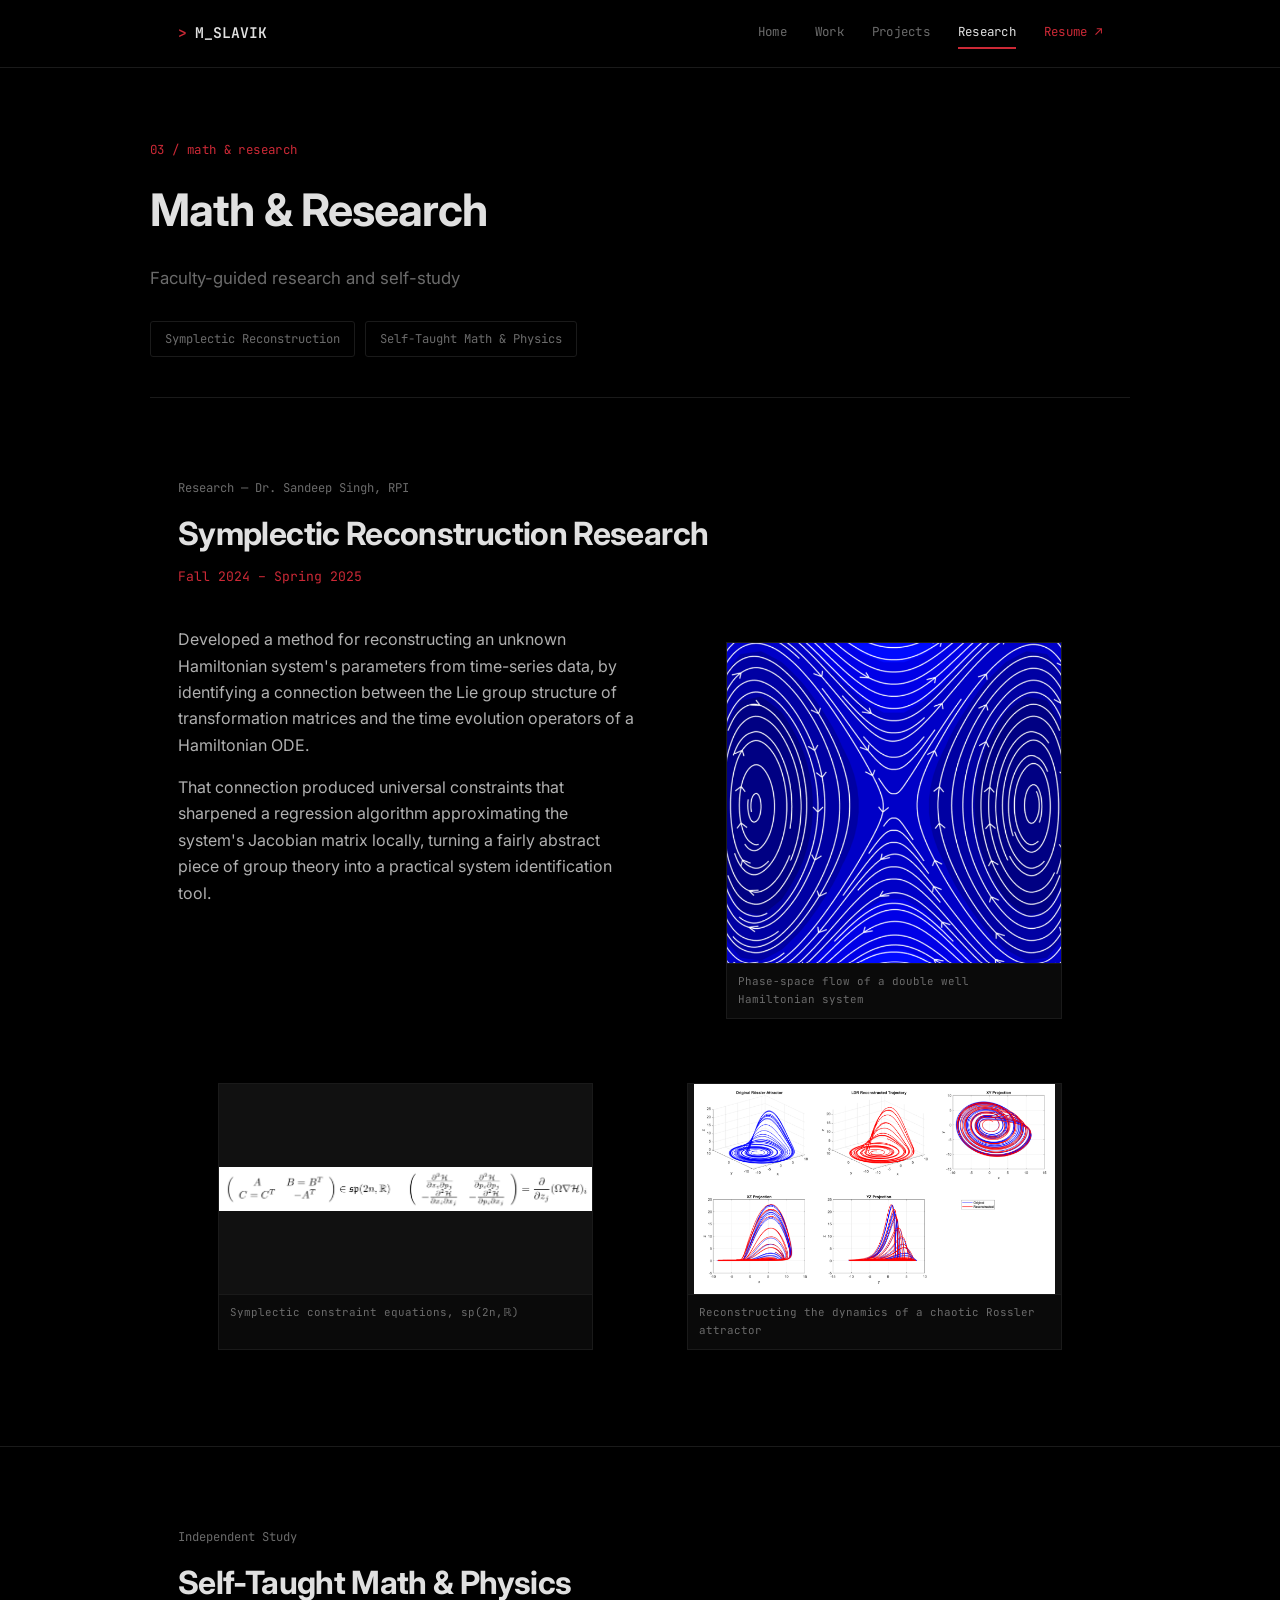
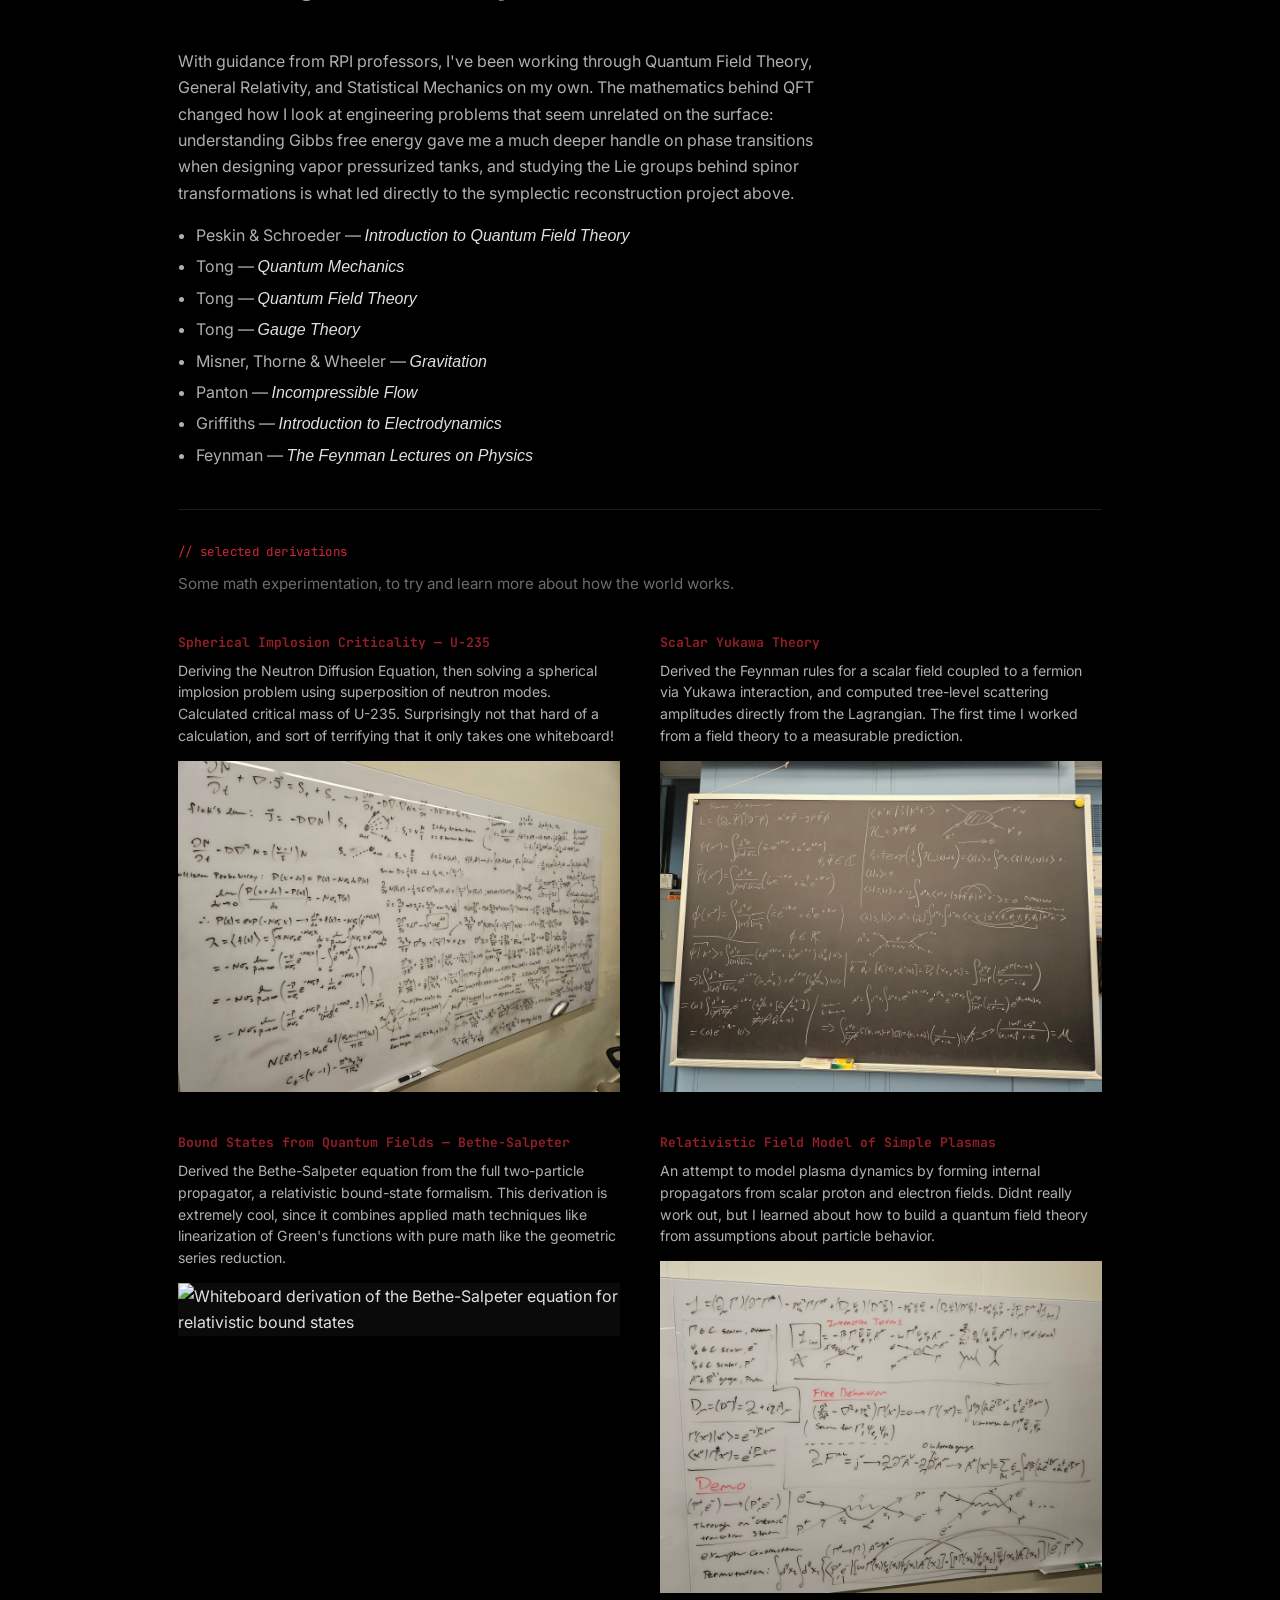
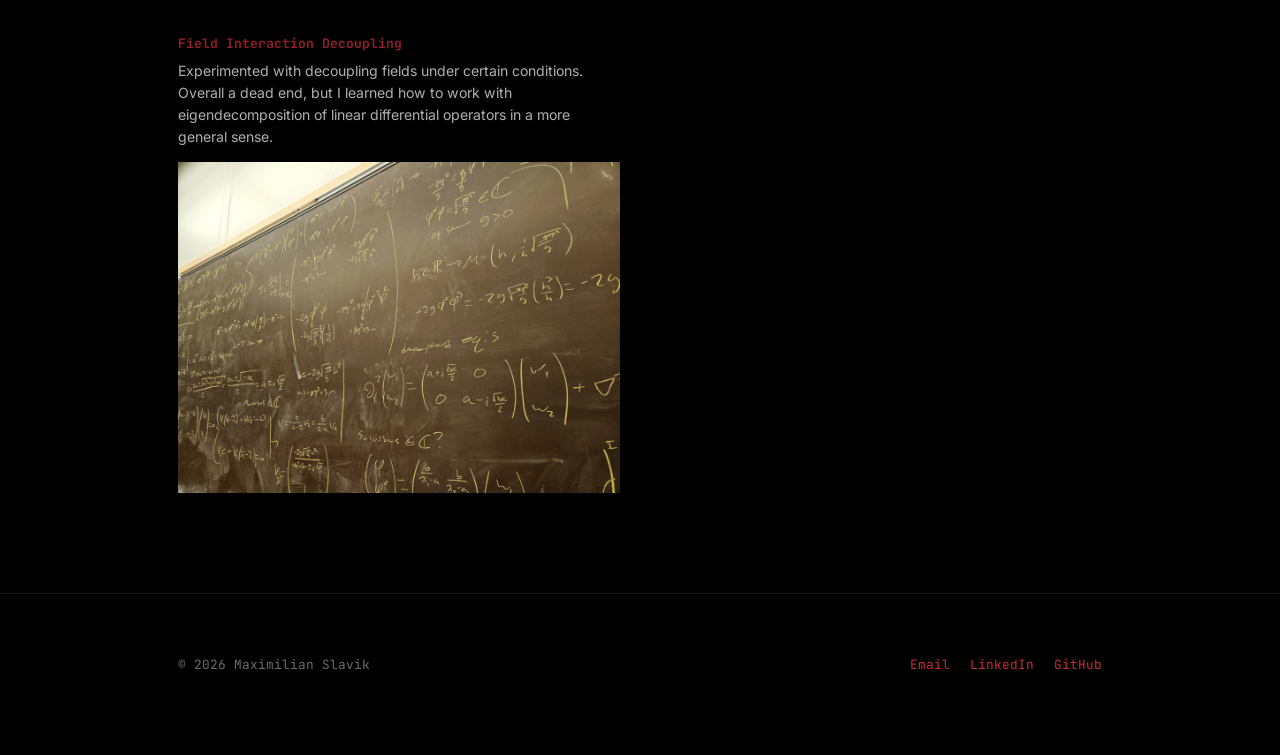
==== commit 4cef273e: "style update" ====
--- a/math-research.html
+++ b/math-research.html
@@ -53,11 +53,11 @@
     </div>
 
     <div class="figure-grid cols-2">
-      <figure class="figure">
+      <figure class="figure contain">
         <img src="images/jacobian-symplectic.png" alt="Symplectic matrix constraint equations">
         <figcaption>Symplectic constraint equations, sp(2n,ℝ)</figcaption>
       </figure>
-      <figure class="figure">
+      <figure class="figure contain">
         <img src="images/rossler-reconstructed.png" alt="Original vs reconstructed Rössler attractor trajectories">
         <figcaption>Reconstructing the dynamics of a chaotic Rossler attractor</figcaption>
       </figure>
@@ -72,20 +72,18 @@
       <h2>Self-Taught Math &amp; Physics</h2>
     </div>
 
-    <div class="split">
-      <div class="project-body">
-        <p>With guidance from RPI professors, I've been working through Quantum Field Theory, General Relativity, and Statistical Mechanics on my own. The mathematics behind QFT changed how I look at engineering problems that seem unrelated on the surface: understanding Gibbs free energy gave me a much deeper handle on phase transitions when designing vapor pressurized tanks, and studying the Lie groups behind spinor transformations is what led directly to the symplectic reconstruction project above.</p>
-        <ul class="book-list">
-          <li>Peskin &amp; Schroeder — <em>Introduction to Quantum Field Theory</em></li>
-          <li>Tong — <em>Quantum Mechanics</em></li>
-          <li>Tong — <em>Quantum Field Theory</em></li>
-          <li>Tong — <em>Gauge Theory</em></li>
-          <li>Misner, Thorne &amp; Wheeler — <em>Gravitation</em></li>
-          <li>Panton — <em>Incompressible Flow</em></li>
-          <li>Griffiths — <em>Introduction to Electrodynamics</em></li>
-          <li>Feynman — <em>The Feynman Lectures on Physics</em></li>
-        </ul>
-      </div>
+    <div class="project-body full">
+      <p>With guidance from RPI professors, I've been working through Quantum Field Theory, General Relativity, and Statistical Mechanics on my own. The mathematics behind QFT changed how I look at engineering problems that seem unrelated on the surface: understanding Gibbs free energy gave me a much deeper handle on phase transitions when designing vapor pressurized tanks, and studying the Lie groups behind spinor transformations is what led directly to the symplectic reconstruction project above.</p>
+      <ul class="book-list">
+        <li>Peskin &amp; Schroeder — <em>Introduction to Quantum Field Theory</em></li>
+        <li>Tong — <em>Quantum Mechanics</em></li>
+        <li>Tong — <em>Quantum Field Theory</em></li>
+        <li>Tong — <em>Gauge Theory</em></li>
+        <li>Misner, Thorne &amp; Wheeler — <em>Gravitation</em></li>
+        <li>Panton — <em>Incompressible Flow</em></li>
+        <li>Griffiths — <em>Introduction to Electrodynamics</em></li>
+        <li>Feynman — <em>The Feynman Lectures on Physics</em></li>
+      </ul>
     </div>
 
     <div class="wb-header">
--- a/styles.css
+++ b/styles.css
@@ -1,5 +1,3 @@
-
-
 @import url('https://fonts.googleapis.com/css2?family=JetBrains+Mono:wght@400;500;600&family=Inter:wght@400;500;600;700&display=swap');
 
 :root{
@@ -185,4 +183,46 @@
   color:#b0b0b0; line-height:1.65;
 }
 .book-list li{ margin-bottom:4px; }
-.book-list em{ color:var(--text); font-style:italic; }+.book-list em{ color:var(--text); font-style:italic; }
+/* ---------------- Full-width project body ---------------- */
+.project-body.full{ max-width:65ch; }
+
+/* ---------------- Whiteboard derivation grid ---------------- */
+.wb-header{
+  margin-top:40px; padding-top:32px;
+  border-top:1px solid var(--line);
+}
+.wb-section-label{
+  font-size:0.78rem; color:var(--accent);
+  margin:0 0 8px; letter-spacing:0.03em;
+}
+.wb-section-desc{
+  color:var(--text-dim); font-size:0.95rem;
+  margin:0;
+}
+.wb-grid{
+  display:grid; grid-template-columns:1fr 1fr;
+  gap:40px; margin-top:36px;
+}
+.wb-entry{ display:flex; flex-direction:column; }
+.wb-fig{ margin:0; border:none; }
+.wb-fig img{ height:auto; object-fit:contain; }
+.wb-full{
+  grid-column:1/-1;
+  max-width:calc(50% - 20px);
+}
+.wb-title{
+  font-family:'JetBrains Mono', monospace; font-size:0.82rem;
+  color:var(--accent); font-weight:600;
+  opacity:0.75;
+  margin:0 0 6px;
+}
+.wb-desc{
+  font-size:0.88rem; color:#b0b0b0;
+  line-height:1.55; margin:0 0 14px;
+}
+
+@media (max-width:760px){
+  .wb-grid{ grid-template-columns:1fr; }
+  .wb-full{ max-width:100%; grid-column:auto; }
+}
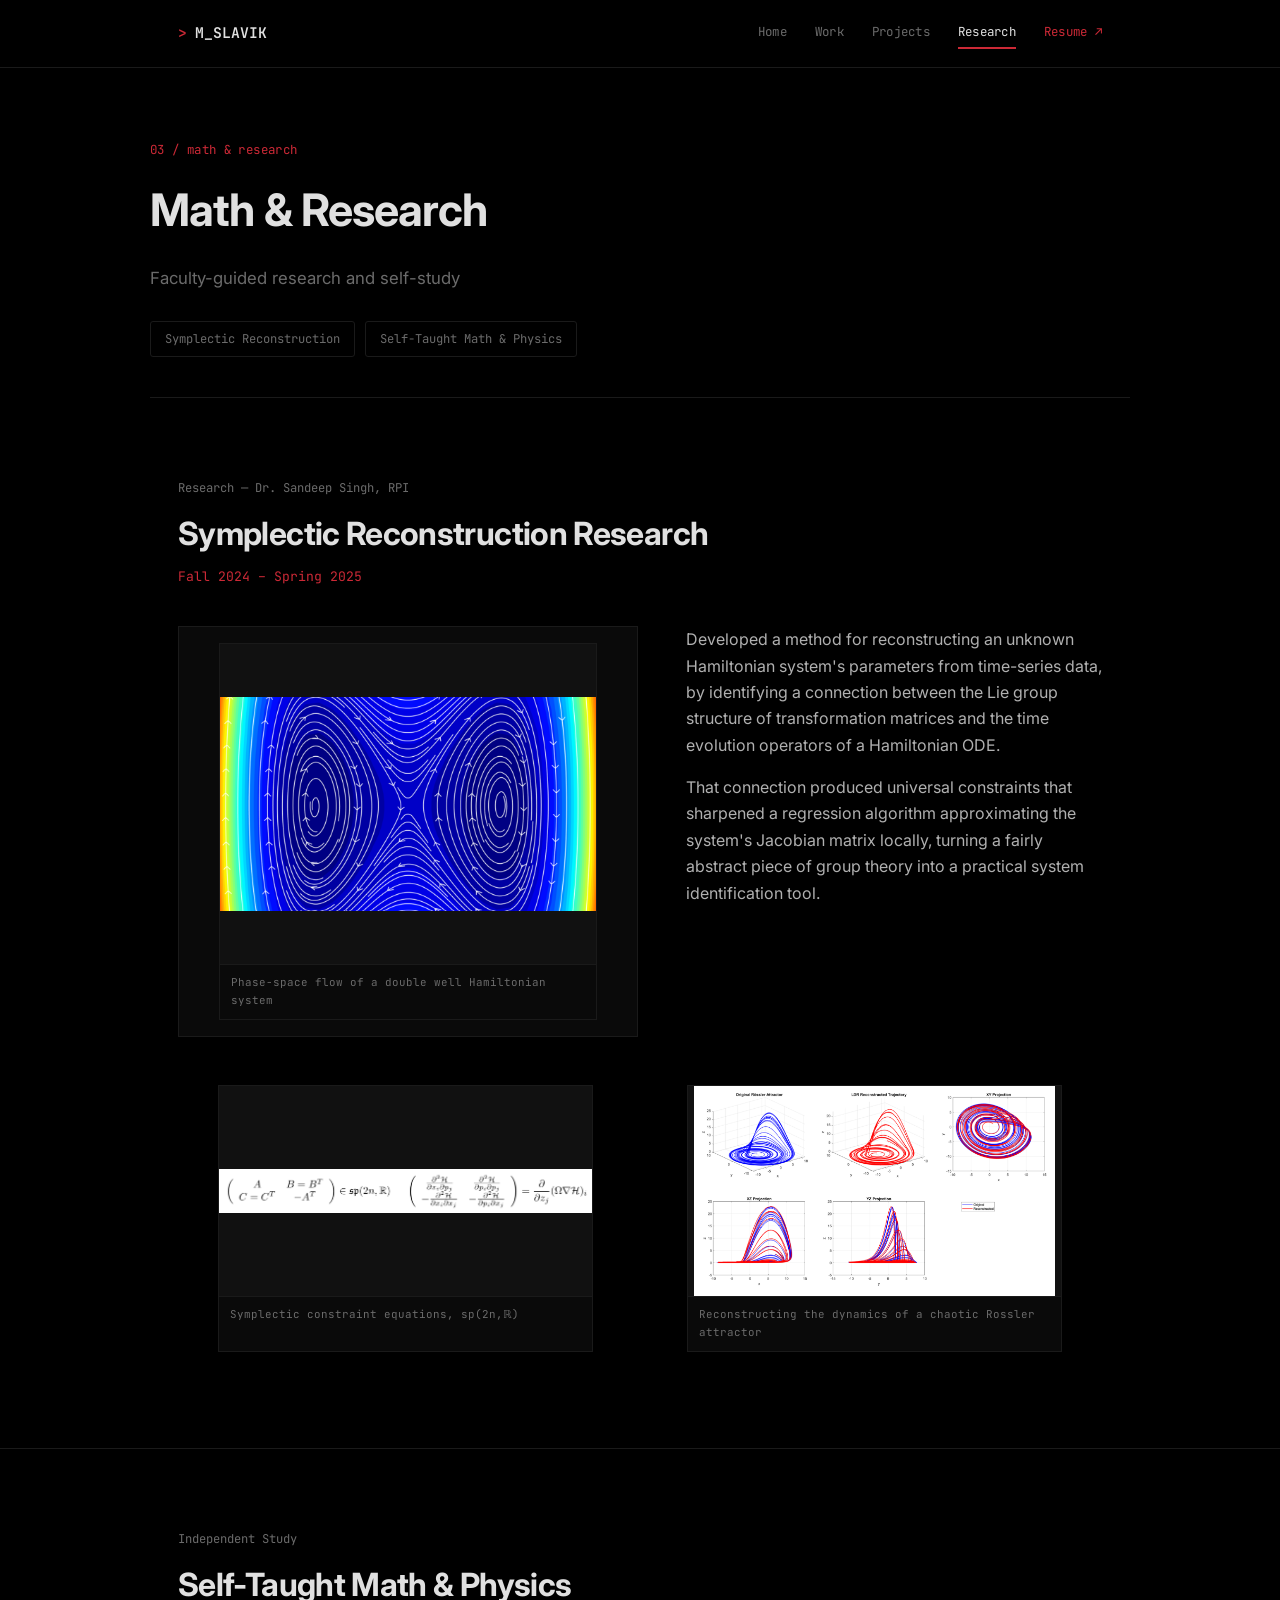
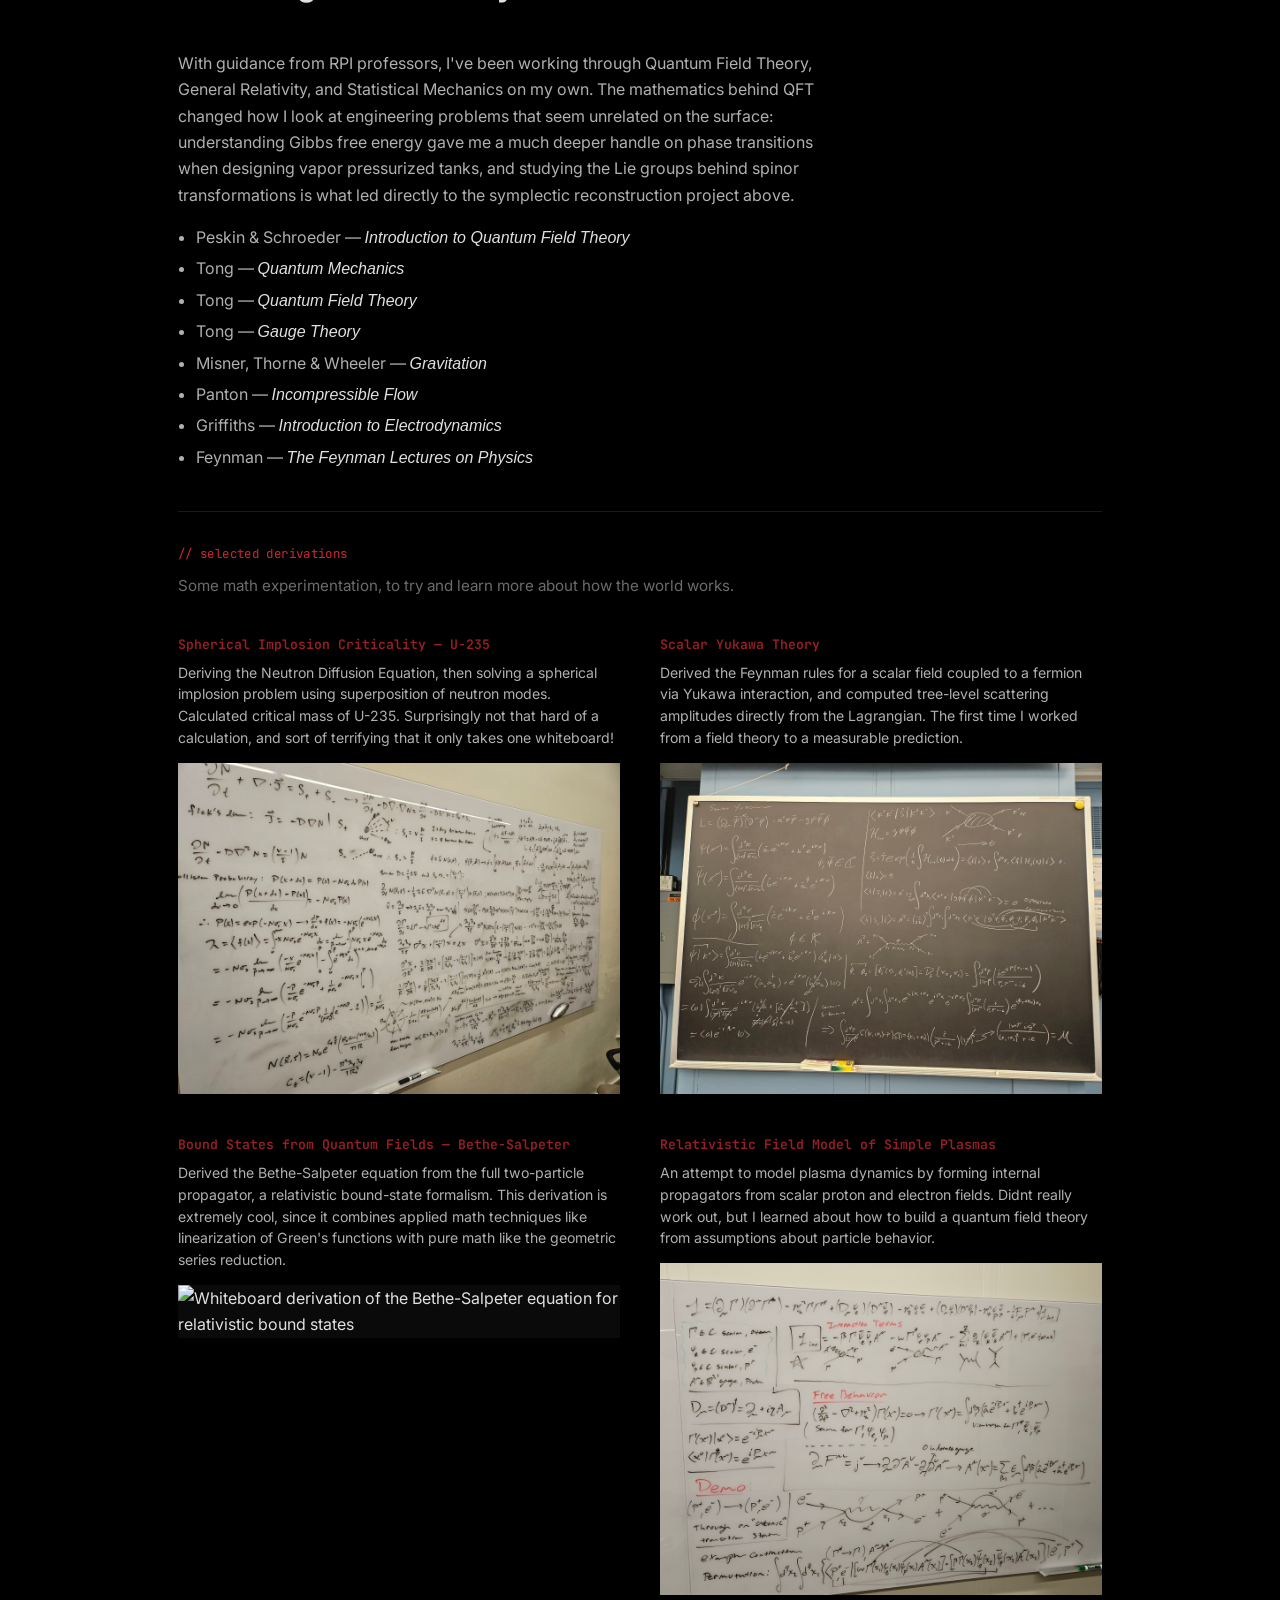
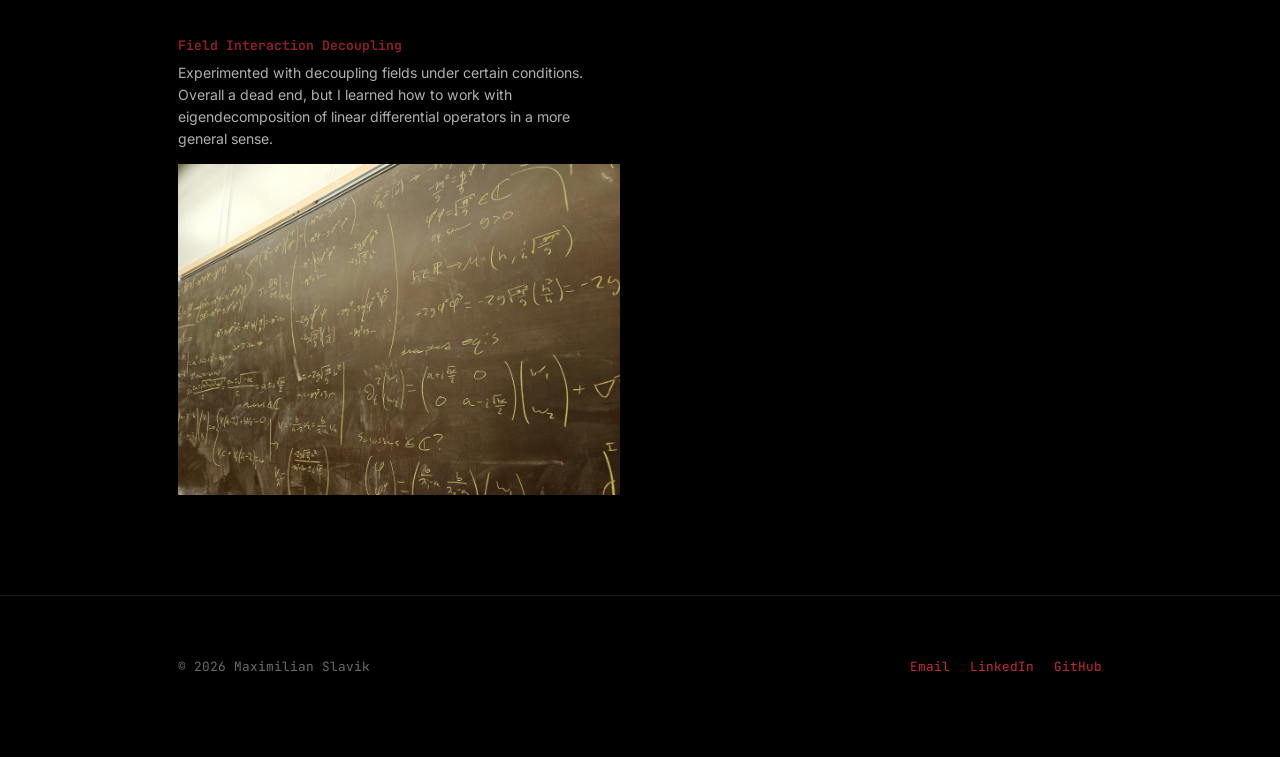
==== commit 5e6529e5: "new changes" ====
--- a/math-research.html
+++ b/math-research.html
@@ -40,7 +40,7 @@
     </div>
 
     <div class="split reverse">
-      <div class="figure-col">
+      <div class="figure contain">
         <figure class="figure tall">
           <img src="images/doublewellphase.png" alt="Phase space vector field of a double well Hamiltonian system">
           <figcaption>Phase-space flow of a double well Hamiltonian system</figcaption>
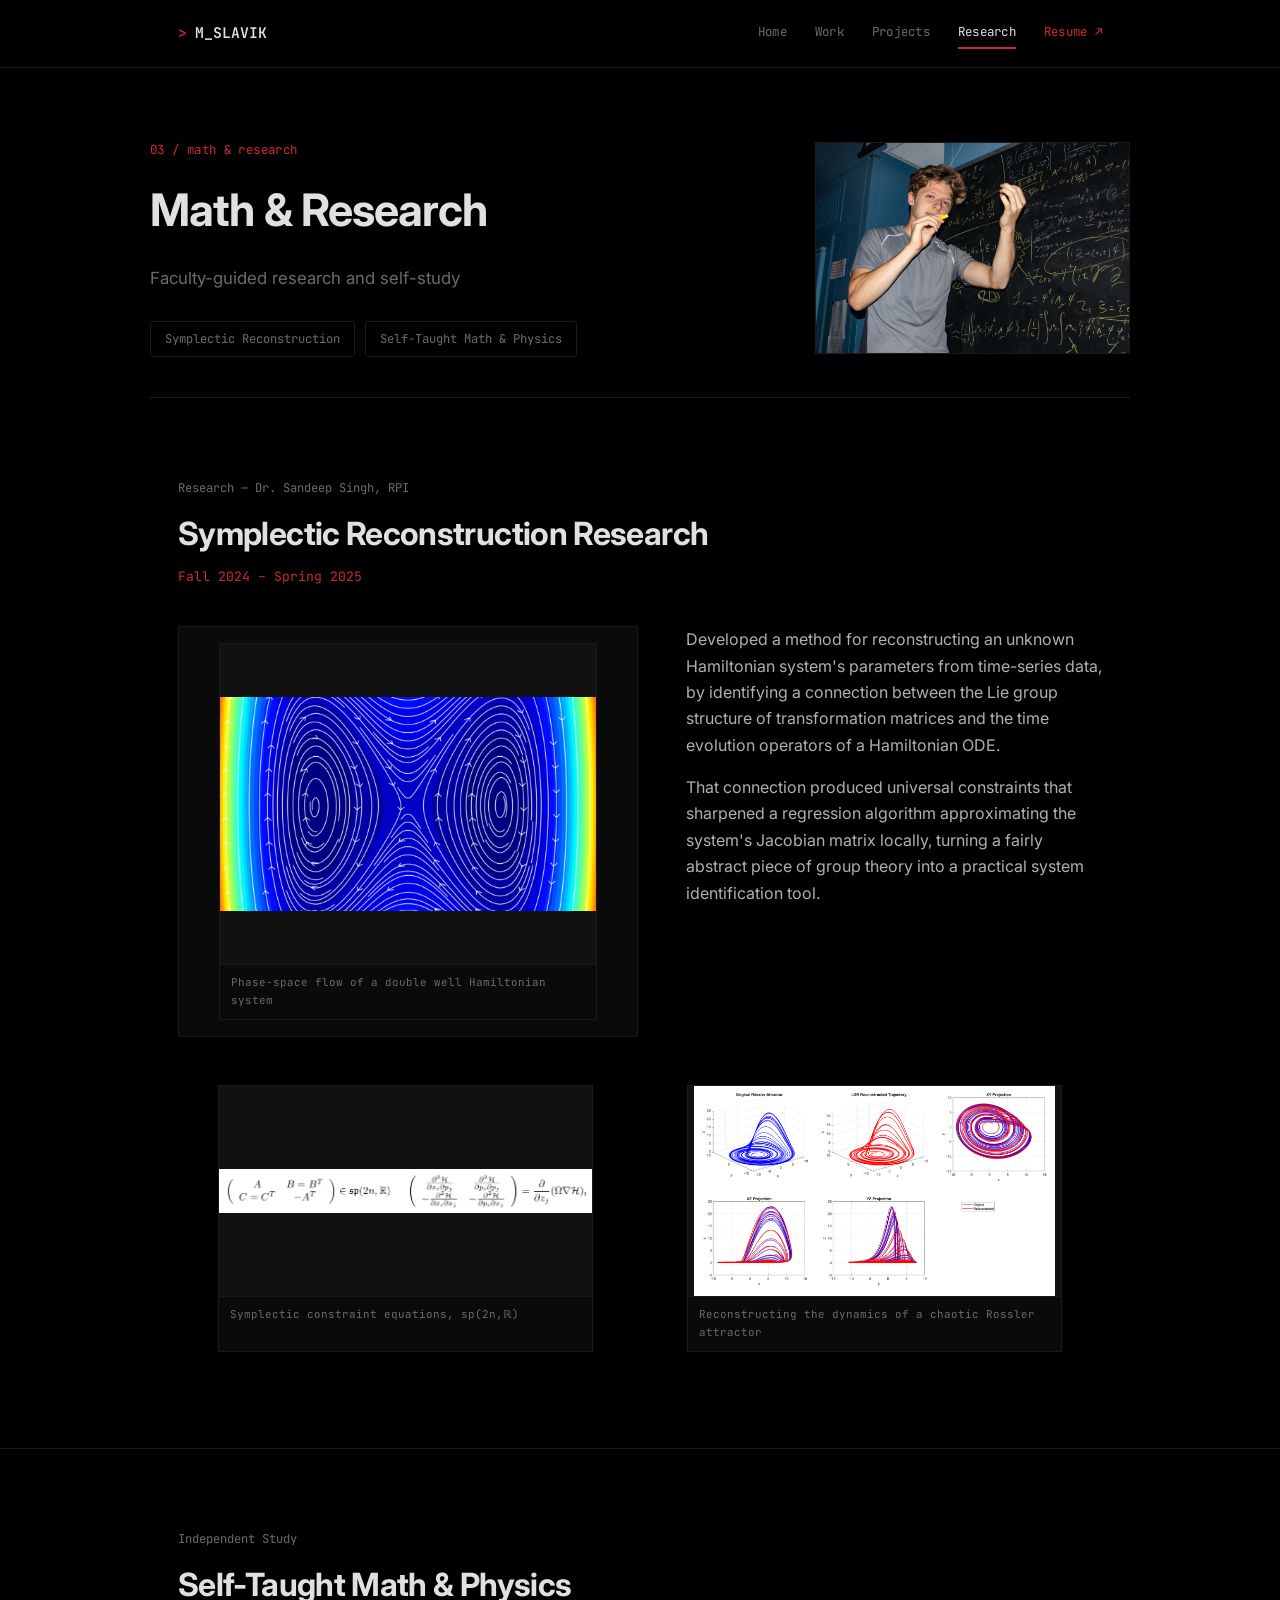
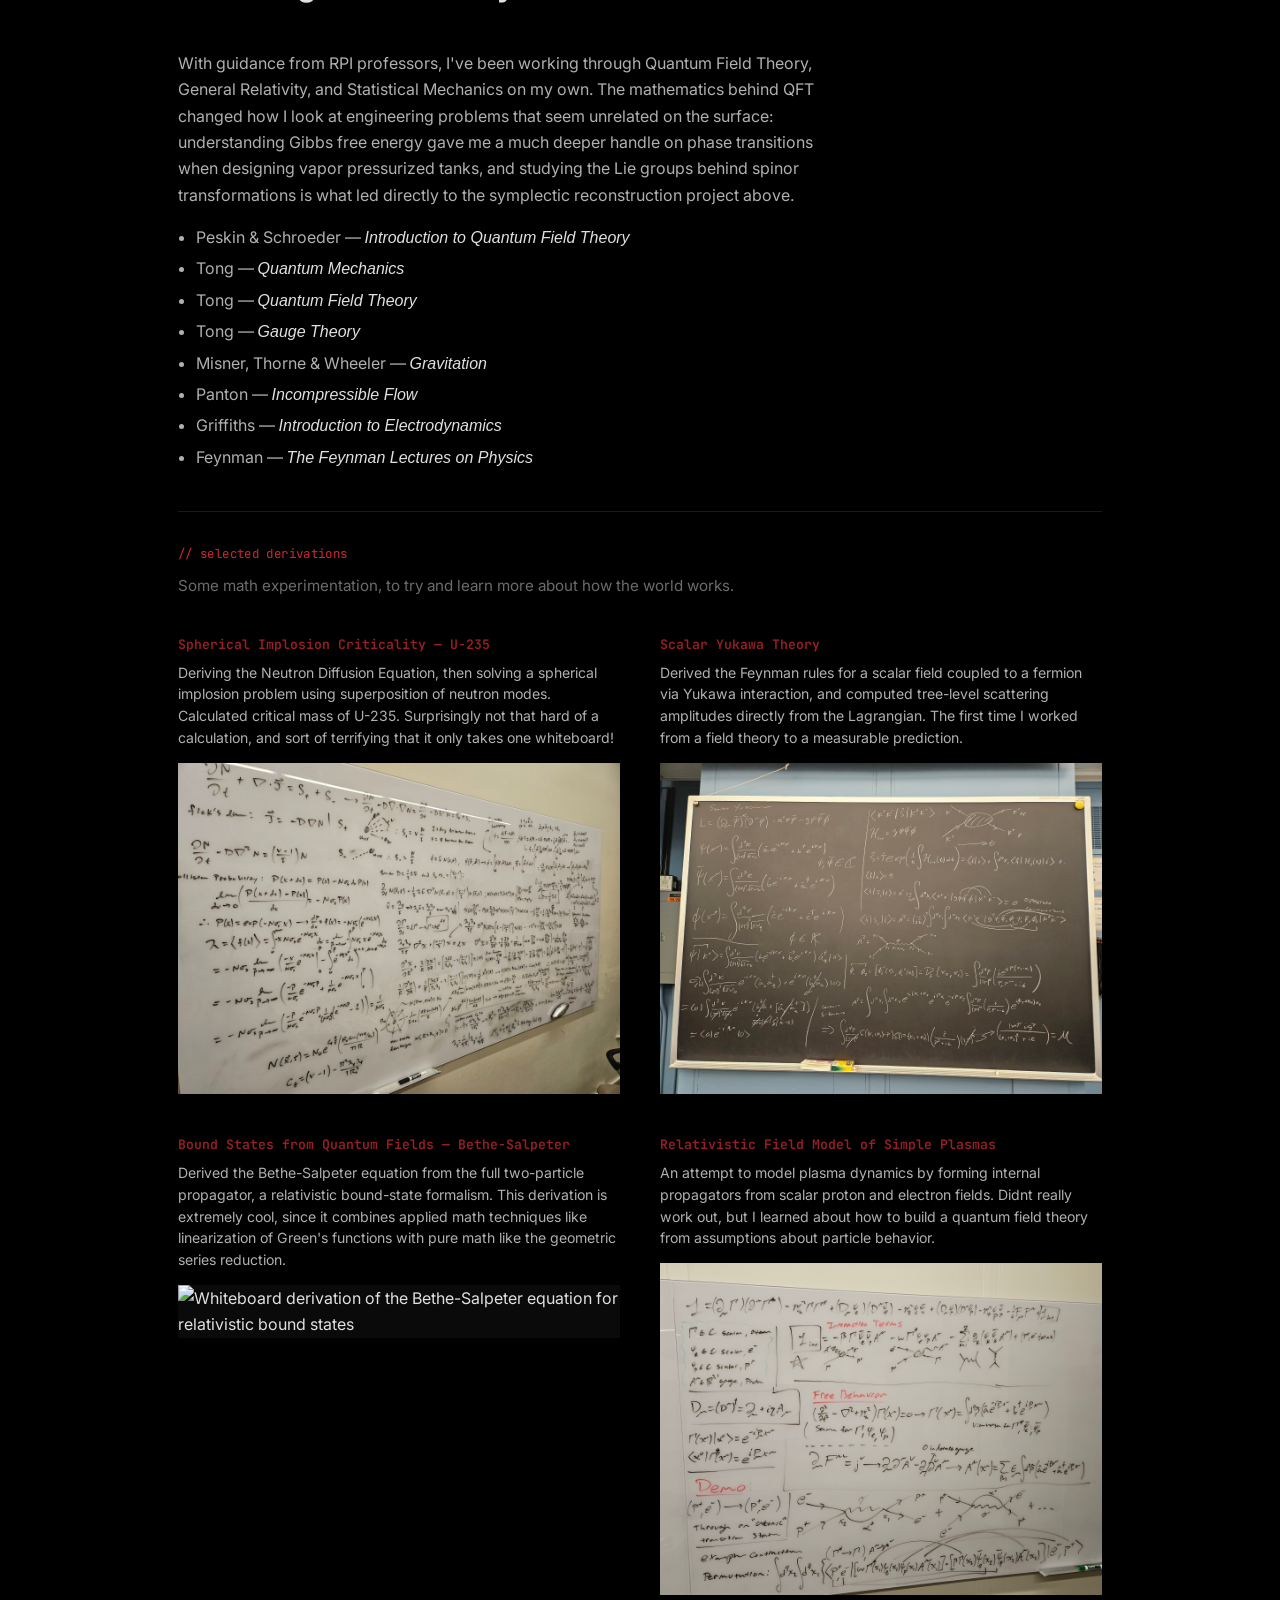
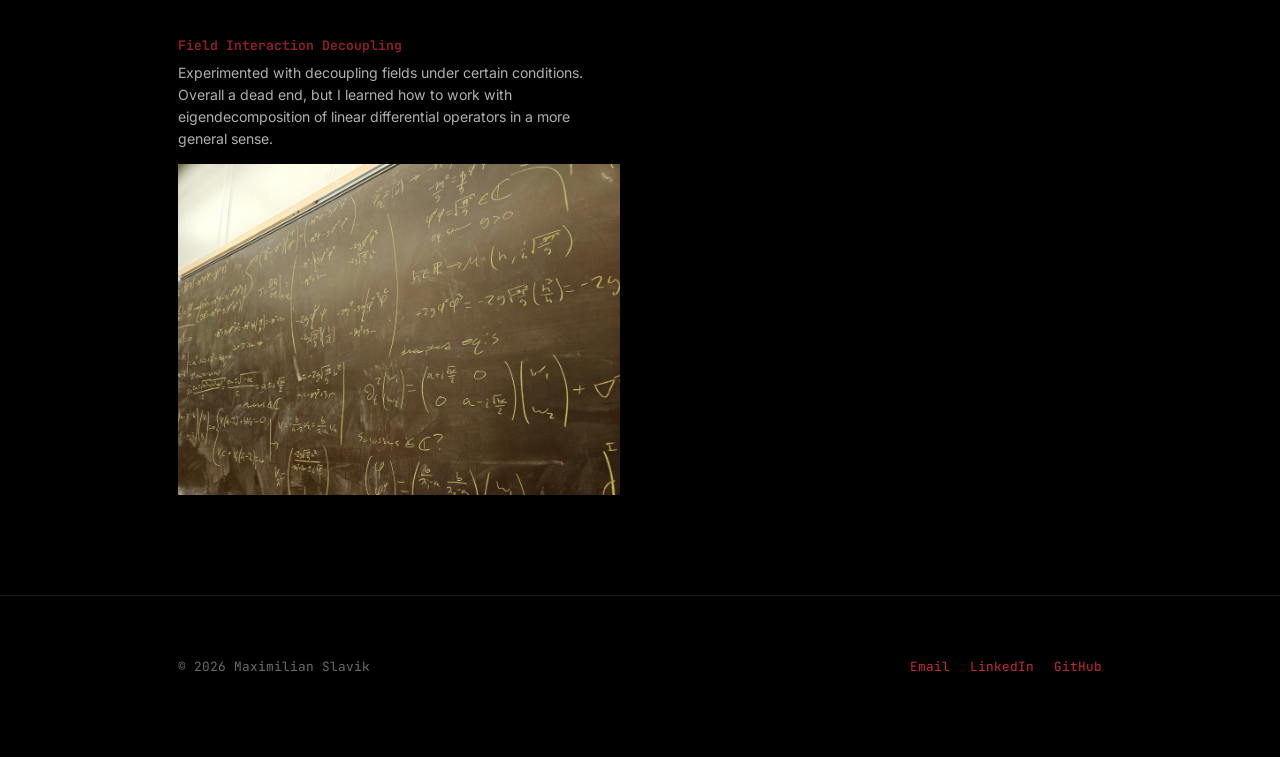
==== commit 0bf03976: "new images and formatting" ====
--- a/math-research.html
+++ b/math-research.html
@@ -4,7 +4,7 @@
 <meta charset="UTF-8">
 <meta name="viewport" content="width=device-width, initial-scale=1.0">
 <title>Math &amp; Research — Maximilian Slavik</title>
-<link rel="stylesheet" href="styles.css">
+<link rel="stylesheet" href="styles.css?v=3">
 </head>
 <body>
 
@@ -21,14 +21,19 @@
   </div>
 </header>
 
-<div class="page-head wrap">
-  <span class="kicker mono">03 / math &amp; research</span>
-  <h1>Math &amp; Research</h1>
-  <p class="lede">Faculty-guided research and self-study</p>
-  <div class="jumplist">
-    <a href="#symplectic">Symplectic Reconstruction</a>
-    <a href="#selftaught">Self-Taught Math &amp; Physics</a>
+<div class="page-head wrap page-head-split">
+  <div>
+    <span class="kicker mono">03 / math &amp; research</span>
+    <h1>Math &amp; Research</h1>
+    <p class="lede">Faculty-guided research and self-study</p>
+    <div class="jumplist">
+      <a href="#symplectic">Symplectic Reconstruction</a>
+      <a href="#selftaught">Self-Taught Math &amp; Physics</a>
+    </div>
   </div>
+  <figure class="figure page-head-photo">
+    <img src="images/blackboard-gauge.png" alt="Maximilian Slavik working through gauge theory on a blackboard">
+  </figure>
 </div>
 
 <section class="project" id="symplectic">
--- a/styles.css
+++ b/styles.css
@@ -71,6 +71,24 @@
 }
 .page-head h1{ font-size:clamp(2rem,4.4vw,2.8rem); margin:0 0 14px; }
 .page-head p.lede{ color:var(--text-dim); max-width:60ch; font-size:1.05rem; }
+
+/* Page header with photo on the right */
+.page-head-split{
+  display:grid; grid-template-columns:1fr 0.7fr;
+  gap:40px; align-items:center;
+}
+.page-head-photo{
+  margin:0; border:none; background:none;
+  justify-self:end;
+}
+.page-head-photo img{
+  height:280px; width:100%; object-fit:cover;
+  border-radius:3px;
+}
+@media (max-width:760px){
+  .page-head-split{ grid-template-columns:1fr; }
+  .page-head-photo img{ height:220px; }
+}
 
 /* Jump-to chips under a category page header */
 .jumplist{ display:flex; gap:10px; flex-wrap:wrap; margin-top:28px; }
